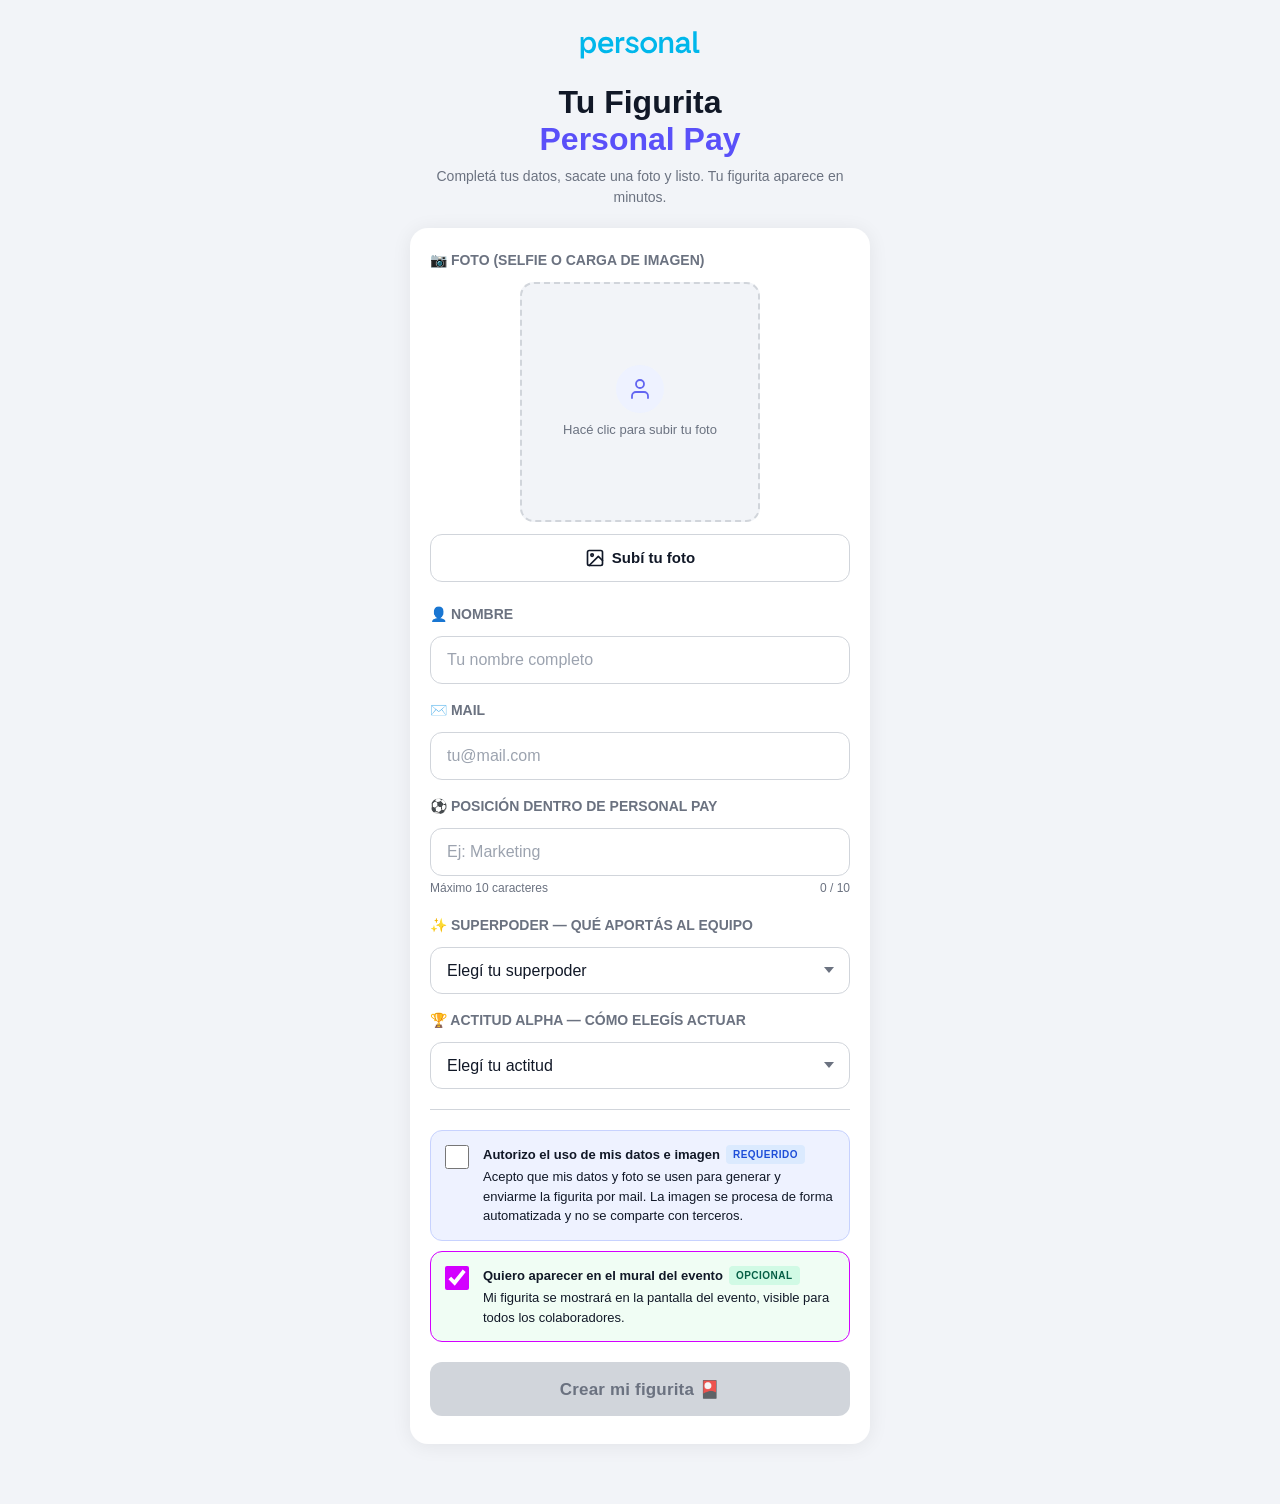
==== index.html @ 366b7d60 "all" ====
<!DOCTYPE html>
<html lang="es">

  <head>
    <meta charset="UTF-8" />
    <meta name="viewport" content="width=device-width, initial-scale=1.0" />
    <meta name="theme-color" content="#0062FF" />
    <meta name="apple-mobile-web-app-capable" content="yes" />
    <title>Mi Figurita Personal Pay</title>
    <link rel="icon" href="./favicon.png" sizes="32x32">
    <style>
      :root {
        --c-bg: #F2F4F8;
        --c-surface: #FFFFFF;
        --c-brand: #5a50f9;
        --c-brand-dk: #150958;
        --c-accent: #d300ff;
        --c-accent-dk: #69067d;
        --c-text: #111827;
        --c-muted: #6B7280;
        --c-border: #D1D5DB;
        --c-error: #DC2626;
        --c-error-bg: #FEF2F2;
        --radius: 18px;
        --radius-sm: 12px;
        --shadow: 0 2px 20px rgba(0, 0, 0, .07);
      }

      *,
      *::before,
      *::after {
        box-sizing: border-box;
        margin: 0;
        padding: 0;
      }

      html {
        scroll-behavior: smooth;
        -webkit-text-size-adjust: 100%;
      }

      body {
        font-family: -apple-system, BlinkMacSystemFont, 'Segoe UI', Roboto, sans-serif;
        background: var(--c-bg);
        color: var(--c-text);
        min-height: 100dvh;
        display: flex;
        flex-direction: column;
        align-items: center;
        padding: 20px 16px 60px;
        -webkit-font-smoothing: antialiased;
      }

      /* ─── HEADER ─────────────────────────────────────────── */
      .header {
        text-align: center;
        margin-bottom: 20px;
        width: 100%;
        max-width: 460px;
      }

      .header__eyebrow {
        font-size: 11px;
        font-weight: 700;
        letter-spacing: .14em;
        text-transform: uppercase;
        color: var(--c-brand);
        margin-bottom: 10px;
      }

      .header__title {
        font-size: clamp(24px, 7vw, 32px);
        font-weight: 800;
        line-height: 1.15;
      }

      .header__title mark {
        background: none;
        color: var(--c-brand);
      }

      .header__sub {
        margin-top: 8px;
        font-size: 14px;
        color: var(--c-muted);
        line-height: 1.5;
      }

      /* ─── CARD ───────────────────────────────────────────── */
      .card {
        background: var(--c-surface);
        border-radius: var(--radius);
        box-shadow: var(--shadow);
        padding: 24px 20px 28px;
        width: 100%;
        max-width: 460px;
      }

      /* ─── FOTO ───────────────────────────────────────────── */
      .foto-section {
        margin-bottom: 24px;
      }

      .foto-section__label {
        display: block;
        font-size: 14px;
        font-weight: 700;
        text-transform: uppercase;
        color: var(--c-muted);
        margin: 0 auto 14px;
      }

      .foto-preview {
        position: relative;
        width: 100%;
        max-width: 240px;
        margin: 0 auto 12px;
        aspect-ratio: 1 / 1;
        border-radius: 14px;
        overflow: hidden;
        background: var(--c-bg);
        border: 2px dashed var(--c-border);
      }

      .foto-preview.has-photo {
        border-style: solid;
        border-color: var(--c-accent);
      }

      .foto-preview__canvas {
        position: absolute;
        inset: 0;
        width: 100%;
        height: 100%;
        display: none;
      }

      .foto-preview.has-photo .foto-preview__canvas {
        display: block;
      }

      .foto-preview__empty {
        position: absolute;
        inset: 0;
        display: flex;
        flex-direction: column;
        align-items: center;
        justify-content: center;
        gap: 8px;
        padding: 16px;
        text-align: center;
        pointer-events: none;
      }

      .foto-preview.has-photo .foto-preview__empty {
        display: none;
      }

      .foto-preview__empty-icon {
        width: 48px;
        height: 48px;
        border-radius: 50%;
        background: #EEF2FF;
        display: flex;
        align-items: center;
        justify-content: center;
      }

      .foto-preview__empty-icon svg {
        width: 24px;
        height: 24px;
      }

      .foto-preview__empty-text {
        font-size: 13px;
        color: var(--c-muted);
        line-height: 1.4;
      }

      .foto-btns {
        display: grid;
        grid-template-columns: 1fr 1fr;
        gap: 8px;
      }

      .foto-btn {
        display: flex;
        align-items: center;
        justify-content: center;
        gap: 7px;
        min-height: 48px;
        padding: 12px 8px;
        border-radius: var(--radius-sm);
        border: 1.5px solid var(--c-border);
        background: var(--c-surface);
        font-size: 15px;
        font-weight: 600;
        color: var(--c-text);
        cursor: pointer;
        -webkit-tap-highlight-color: transparent;
        user-select: none;
        transition: background .12s, border-color .12s;
        font-family: inherit;
      }

      .foto-btn:active {
        background: #EEF2FF;
        border-color: var(--c-brand);
      }

      .foto-btn svg {
        width: 20px;
        height: 20px;
        flex-shrink: 0;
      }

      .foto-btn--change {
        grid-column: 1 / -1;
        border-color: var(--c-accent);
        color: #065F46;
        background: #F0FDF4;
        display: none;
      }

      .foto-preview.has-photo~.foto-btns .foto-btn--change {
        display: flex;
      }

      .foto-preview.has-photo~.foto-btns .foto-btn:not(.foto-btn--change) {
        font-size: 13px;
        min-height: 40px;
        padding: 9px 8px;
        color: var(--c-muted);
      }

      /* El botón de cámara se oculta en desktop via JS (clase desktop-mode) */
      .desktop-mode .foto-btn--mobile-only {
        display: none !important;
      }

      /* En desktop, la galería ocupa todo el ancho */
      .desktop-mode.foto-btns {
        grid-template-columns: 1fr;
      }

      .foto-error {
        display: none;
        margin-top: 8px;
        font-size: 13px;
        color: var(--c-error);
        font-weight: 500;
      }

      .foto-error.visible {
        display: block;
      }

      #inputCamera,
      #inputGallery {
        display: none;
      }

      /* ─── CAMPOS ─────────────────────────────────────────── */
      .field {
        margin-bottom: 16px;
      }

      .field__label {
        display: block;
        font-size: 14px;
        font-weight: 700;
        text-transform: uppercase;
        color: var(--c-muted);
        margin: 18px auto 14px;
      }

      .field__input,
      .field__select {
        width: 100%;
        font-size: 16px;
        padding: 14px 16px;
        border-radius: var(--radius-sm);
        border: 1.5px solid var(--c-border);
        background: var(--c-surface);
        color: var(--c-text);
        outline: none;
        -webkit-appearance: none;
        appearance: none;
        transition: border-color .15s;
        font-family: inherit;
      }

      .field__input:focus,
      .field__select:focus {
        border-color: var(--c-brand);
      }

      .field__input::placeholder {
        color: #9CA3AF;
      }

      .field__footer {
        display: flex;
        justify-content: space-between;
        align-items: baseline;
        margin-top: 5px;
        min-height: 18px;
      }

      .field__hint {
        font-size: 12px;
        color: var(--c-muted);
      }

      .field__counter {
        font-size: 12px;
        color: var(--c-muted);
        font-variant-numeric: tabular-nums;
      }

      .field__counter.near-limit {
        color: #D97706;
      }

      .field__counter.at-limit {
        color: var(--c-error);
      }

      .field__error {
        display: none;
        font-size: 12px;
        color: var(--c-error);
        font-weight: 500;
        margin-top: 5px;
      }

      .field.is-error .field__input,
      .field.is-error .field__select {
        border-color: var(--c-error);
        background: var(--c-error-bg);
      }

      .field.is-error .field__error {
        display: block;
      }

      .field__select-wrap {
        position: relative;
      }

      .field__select-wrap::after {
        content: '';
        position: absolute;
        right: 16px;
        top: 50%;
        transform: translateY(-50%);
        pointer-events: none;
        border-left: 5px solid transparent;
        border-right: 5px solid transparent;
        border-top: 6px solid var(--c-muted);
      }

      /* ─── DIVIDER ────────────────────────────────────────── */
      .divider {
        border: none;
        border-top: 1px solid var(--c-border);
        margin: 20px 0;
      }

      /* ─── CONSENTIMIENTO ─────────────────────────────────── */
      .consent-block {
        display: flex;
        gap: 14px;
        align-items: flex-start;
        padding: 14px;
        border-radius: var(--radius-sm);
        border: 1.5px solid var(--c-border);
        cursor: pointer;
        -webkit-tap-highlight-color: transparent;
        user-select: none;
        transition: border-color .15s, background .15s;
        margin-bottom: 10px;
      }

      .consent-block--required {
        background: #EEF2FF;
        border-color: #C7D2FE;
      }

      .consent-block.is-checked {
        border-color: var(--c-accent);
        background: #F0FDF4;
      }

      .consent-block.is-error {
        border-color: var(--c-error);
        background: var(--c-error-bg);
      }

      .consent-block input[type="checkbox"] {
        width: 24px;
        height: 24px;
        min-width: 24px;
        margin-top: 0;
        accent-color: var(--c-accent);
        cursor: pointer;
      }

      .consent-block__body {
        font-size: 13px;
        line-height: 1.5;
        color: var(--c-text);
      }

      .consent-block__title {
        display: flex;
        align-items: center;
        flex-wrap: wrap;
        gap: 6px;
        font-weight: 700;
        font-size: 13px;
        margin-bottom: 3px;
      }

      .badge {
        display: inline-block;
        font-size: 10px;
        font-weight: 700;
        letter-spacing: .05em;
        text-transform: uppercase;
        padding: 2px 7px;
        border-radius: 4px;
      }

      .badge--req {
        background: #DBEAFE;
        color: #1D4ED8;
      }

      .badge--opt {
        background: #D1FAE5;
        color: #065F46;
      }

      /* ─── SUBMIT ─────────────────────────────────────────── */
      .btn-submit {
        display: block;
        width: 100%;
        min-height: 54px;
        padding: 16px;
        margin-top: 20px;
        border-radius: var(--radius-sm);
        border: none;
        background: var(--c-brand);
        color: #fff;
        font-size: 17px;
        font-weight: 700;
        font-family: inherit;
        letter-spacing: .01em;
        cursor: pointer;
        -webkit-tap-highlight-color: transparent;
        transition: background .12s;
      }

      .btn-submit:active:not(:disabled) {
        background: var(--c-brand-dk);
      }

      .btn-submit:disabled {
        background: var(--c-border);
        color: var(--c-muted);
        cursor: not-allowed;
      }

      /* ─── PROGRESO ───────────────────────────────────────── */
      .progress {
        display: none;
        margin-top: 16px;
      }

      .progress.visible {
        display: block;
      }

      .progress__bar {
        width: 100%;
        height: 5px;
        border-radius: 3px;
        background: var(--c-bg);
        overflow: hidden;
        margin-bottom: 10px;
      }

      .progress__fill {
        height: 100%;
        width: 0%;
        border-radius: 3px;
        background: linear-gradient(90deg, var(--c-brand), var(--c-accent));
        transition: width .35s ease;
      }

      .progress__label {
        font-size: 14px;
        color: var(--c-muted);
        text-align: center;
      }

      /* ─── ERROR BANNER ───────────────────────────────────── */
      .error-banner {
        display: none;
        margin-top: 14px;
        padding: 14px 16px;
        border-radius: var(--radius-sm);
        border: 1.5px solid var(--c-error);
        background: var(--c-error-bg);
        font-size: 14px;
        color: var(--c-error);
        line-height: 1.5;
      }

      .error-banner.visible {
        display: block;
      }

      /* ─── PANTALLA DE ÉXITO ──────────────────────────────── */
      .success-screen {
        display: none;
        flex-direction: column;
        align-items: center;
        text-align: center;
        gap: 0;
      }

      .success-screen.visible {
        display: flex;
      }

      /* Spinner de espera */
      .waiting-block {
        padding: 24px 0 8px;
        width: 100%;
      }

      .waiting-block.hidden {
        display: none;
      }

      .spinner {
        width: 48px;
        height: 48px;
        border: 4px solid var(--c-border);
        border-top-color: var(--c-brand);
        border-radius: 50%;
        animation: spin .8s linear infinite;
        margin: 0 auto 16px;
      }

      @keyframes spin {
        to {
          transform: rotate(360deg);
        }
      }

      .waiting-title {
        font-size: 18px;
        font-weight: 700;
        margin-bottom: 6px;
      }

      .waiting-sub {
        font-size: 14px;
        color: var(--c-muted);
        line-height: 1.5;
      }

      .poll-dots {
        display: inline-flex;
        gap: 4px;
        margin-top: 16px;
      }

      .poll-dots span {
        width: 7px;
        height: 7px;
        border-radius: 50%;
        background: var(--c-border);
        animation: pulse 1.2s ease-in-out infinite;
      }

      .poll-dots span:nth-child(2) {
        animation-delay: .2s;
      }

      .poll-dots span:nth-child(3) {
        animation-delay: .4s;
      }

      @keyframes pulse {

        0%,
        100% {
          background: var(--c-border);
          transform: scale(1);
        }

        50% {
          background: var(--c-brand);
          transform: scale(1.3);
        }
      }

      /* Figurita lista */
      .figurita-block {
        width: 100%;
        padding-top: 8px;
      }

      .figurita-block.hidden {
        display: none;
      }

      .figurita-block__check {
        width: 64px;
        height: 64px;
        border-radius: 50%;
        background: var(--c-accent);
        display: flex;
        align-items: center;
        justify-content: center;
        margin: 0 auto 14px;
      }

      .figurita-block__check svg {
        width: 32px;
        height: 32px;
        fill: #fff;
      }

      .figurita-block__title {
        font-size: 22px;
        font-weight: 800;
        margin-bottom: 4px;
      }

      .figurita-block__sub {
        font-size: 14px;
        color: var(--c-muted);
        margin-bottom: 20px;
        line-height: 1.5;
      }

      /* Imagen de la figurita generada */
      .figurita-img-wrap {
        width: 100%;
        max-width: 420px;
        margin: 0 auto 24px;
        border-radius: 14px;
        overflow: hidden;
        box-shadow: 0 4px 24px rgba(0, 0, 0, .12);
        background: var(--c-bg);
        min-height: 200px;
        display: flex;
        align-items: center;
        justify-content: center;
      }

      .figurita-img {
        width: 100%;
        height: auto;
        display: block;
      }

      /* Botones de acción */
      .action-btns {
        display: flex;
        flex-direction: column;
        gap: 10px;
        width: 100%;
      }

      .action-btn {
        display: flex;
        align-items: center;
        justify-content: center;
        gap: 10px;
        min-height: 52px;
        padding: 14px 20px;
        border-radius: var(--radius-sm);
        border: none;
        font-size: 16px;
        font-weight: 700;
        font-family: inherit;
        cursor: pointer;
        text-decoration: none;
        -webkit-tap-highlight-color: transparent;
        transition: opacity .12s;
      }

      .action-btn:active {
        opacity: .85;
      }

      .action-btn svg {
        width: 22px;
        height: 22px;
        flex-shrink: 0;
      }

      .action-btn--download {
        background: var(--c-brand);
        color: #fff;
      }

      .action-btn--share {
        background: var(--c-accent);
        color: #fff;
      }

      .action-btn--again {
        background: var(--c-surface);
        color: var(--c-text);
        border: 1.5px solid var(--c-border);
      }

      .action-btn--whatsapp {
        background: #25D366;
        color: #fff;
      }

      .action-btn--mail {
        background: var(--c-surface);
        color: var(--c-text);
        border: 1.5px solid var(--c-border);
      }

      /* WhatsApp y Mail se ocultan por defecto; JS los muestra solo en desktop */
      .action-btn--whatsapp,
      .action-btn--mail {
        display: none;
      }

      /* Aviso de sobrescritura cuando el mail ya tiene figurita */
      .warn-banner {
        display: none;
        margin-top: 8px;
        padding: 12px 14px;
        border-radius: var(--radius-sm);
        border: 1.5px solid #F59E0B;
        background: #FFFBEB;
        font-size: 13px;
        color: #92400E;
        line-height: 1.5;
      }

      .warn-banner.visible {
        display: block;
      }

      .success-footer {
        margin-top: 20px;
        font-size: 12px;
        color: var(--c-muted);
        line-height: 1.5;
        padding-bottom: 4px;
      }

    </style>
  </head>

  <body>

    <header class="header">
      <img src="./personal-logo.svg" style="height: 50px; margin-bottom: 10px;">
      <h1 class="header__title">Tu Figurita<br><mark>Personal Pay</mark></h1>
      <p class="header__sub">Completá tus datos, sacate una foto y listo. Tu figurita aparece en minutos.</p>
    </header>

    <input type="file" id="inputCamera" accept="image/*" capture="user" />
    <input type="file" id="inputGallery" accept="image/*" />

    <div class="card" id="cardMain">

      <!-- ── FORMULARIO ──────────────────────────────────── -->
      <div id="screenForm">

        <!-- FOTO -->
        <div class="foto-section">
          <span class="foto-section__label">📷 Foto (selfie o carga de imagen)</span>
          <div class="foto-preview" id="fotoPreview">
            <canvas id="previewCanvas" class="foto-preview__canvas"></canvas>
            <div class="foto-preview__empty">
              <div class="foto-preview__empty-icon">
                <svg viewBox="0 0 24 24" fill="none" stroke="#6366F1" stroke-width="1.8" stroke-linecap="round"
                  stroke-linejoin="round">
                  <path d="M20 21v-2a4 4 0 0 0-4-4H8a4 4 0 0 0-4 4v2" />
                  <circle cx="12" cy="7" r="4" />
                </svg>
              </div>
              <p class="foto-preview__empty-text" id="fotoEmptyText">Usá los botones de abajo para agregar tu foto</p>
            </div>
          </div>

          <!-- Botones mobile: Cámara + Galería -->
          <div class="foto-btns" id="fotoBtns">
            <button type="button" class="foto-btn foto-btn--change" id="btnChange">
              <svg viewBox="0 0 24 24" fill="none" stroke="currentColor" stroke-width="2" stroke-linecap="round"
                stroke-linejoin="round">
                <path d="M21 15v4a2 2 0 0 1-2 2H5a2 2 0 0 1-2-2v-4" />
                <polyline points="17 8 12 3 7 8" />
                <line x1="12" y1="3" x2="12" y2="15" />
              </svg>
              Cambiar foto
            </button>
            <button type="button" class="foto-btn foto-btn--mobile-only" id="btnCamera">
              <svg viewBox="0 0 24 24" fill="none" stroke="currentColor" stroke-width="2" stroke-linecap="round"
                stroke-linejoin="round">
                <path d="M23 19a2 2 0 0 1-2 2H3a2 2 0 0 1-2-2V8a2 2 0 0 1 2-2h4l2-3h6l2 3h4a2 2 0 0 1 2 2z" />
                <circle cx="12" cy="13" r="4" />
              </svg>
              Cámara
            </button>
            <button type="button" class="foto-btn" id="btnGallery">
              <svg viewBox="0 0 24 24" fill="none" stroke="currentColor" stroke-width="2" stroke-linecap="round"
                stroke-linejoin="round">
                <rect x="3" y="3" width="18" height="18" rx="2" />
                <circle cx="8.5" cy="8.5" r="1.5" />
                <polyline points="21 15 16 10 5 21" />
              </svg>
              <span id="btnGalleryLabel">Galería</span>
            </button>
          </div>
          <p class="foto-error" id="fotoError">Necesitamos tu foto para crear la figurita.</p>
        </div>

        <!-- NOMBRE -->
        <div class="field" id="fieldNombre">
          <label class="field__label" for="inputNombre">👤 Nombre</label>
          <input class="field__input" type="text" id="inputNombre" placeholder="Tu nombre completo"
            autocomplete="given-name" autocorrect="off" autocapitalize="words" enterkeyhint="next" />
          <p class="field__error">Ingresá tu nombre.</p>
        </div>

        <!-- MAIL -->
        <div class="field" id="fieldMail">
          <label class="field__label" for="inputMail">✉️ Mail</label>
          <input class="field__input" type="email" id="inputMail" placeholder="tu@mail.com" autocomplete="email"
            autocorrect="off" autocapitalize="none" inputmode="email" enterkeyhint="next" />
          <p class="field__error">Ingresá un mail válido.</p>
          <div class="warn-banner" id="mailWarn">
            ⚠️ Este mail ya tiene una figurita creada. Si continuás, se reemplazará por la nueva.
          </div>
        </div>

        <!-- POSICIÓN (antes "Area") -->
        <div class="field" id="fieldArea">
          <label class="field__label" for="inputArea">⚽ Posición dentro de Personal Pay</label>
          <input class="field__input" type="text" id="inputArea" placeholder="Ej: Marketing" maxlength="10"
            autocorrect="off" autocapitalize="words" enterkeyhint="next" />
          <div class="field__footer">
            <span class="field__hint">Máximo 10 caracteres</span>
            <span class="field__counter" id="counterArea">0 / 10</span>
          </div>
          <p class="field__error">Ingresá tu posición (máximo 10 caracteres).</p>
        </div>

        <!-- SUPERPODER (desplegable) -->
        <div class="field" id="fieldSuperpoder">
          <label class="field__label" for="inputSuperpoder">✨ Superpoder — qué aportás al equipo</label>
          <div class="field__select-wrap">
            <select class="field__select" id="inputSuperpoder">
              <option value="" disabled selected>Elegí tu superpoder</option>
              <option value="Resolver desafíos">🧠 Resolver desafíos</option>
              <option value="Generar ideas">💡 Generar ideas</option>
              <option value="Conectar personas">🤝 Conectar personas</option>
              <option value="Organizar el juego">📅 Organizar el juego</option>
              <option value="Impulsar la acción">🚀 Impulsar la acción</option>
              <option value="Encontrar oportunidades">🎯 Encontrar oportunidades</option>
              <option value="Comunicar con claridad">📣 Comunicar con claridad</option>
              <option value="Ver lo que otros no ven">🔍 Ver lo que otros no ven</option>
              <option value="Simplificar lo complejo">⚙️ Simplificar lo complejo</option>
              <option value="Inspirar al equipo">🌟 Inspirar al equipo</option>
            </select>
          </div>
          <p class="field__error">Elegí tu superpoder.</p>
        </div>

        <!-- ACTITUD (desplegable) -->
        <div class="field" id="fieldActitud">
          <label class="field__label" for="inputActitud">🏆 Actitud Alpha — cómo elegís actuar</label>
          <div class="field__select-wrap">
            <select class="field__select" id="inputActitud">
              <option value="" disabled selected>Elegí tu actitud</option>
              <option value="Soy protagonista">💜 Soy protagonista</option>
              <option value="Somos clientes">🤝 Somos clientes</option>
              <option value="Hacemos equipo">👥 Hacemos equipo</option>
              <option value="Aprendo todos los días">🌱 Aprendo todos los días</option>
              <option value="Escucho para crecer">💬 Escucho para crecer</option>
              <option value="Voy por más">🎯 Voy por más</option>
              <option value="Me adapto al cambio">⚡ Me adapto al cambio</option>
              <option value="Actúo con confianza">❤️ Actúo con confianza</option>
              <option value="Busco mejorar continuamente">🔄 Busco mejorar continuamente</option>
            </select>
          </div>
          <p class="field__error">Elegí tu actitud.</p>
        </div>

        <hr class="divider" />

        <label class="consent-block consent-block--required" id="consentGen">
          <input type="checkbox" id="checkGen" />
          <div class="consent-block__body">
            <div class="consent-block__title">
              Autorizo el uso de mis datos e imagen
              <span class="badge badge--req">Requerido</span>
            </div>
            Acepto que mis datos y foto se usen para generar y enviarme la figurita por mail.
            La imagen se procesa de forma automatizada y no se comparte con terceros.
          </div>
        </label>

        <label class="consent-block is-checked" id="consentMural">
          <input type="checkbox" id="checkMural" checked />
          <div class="consent-block__body">
            <div class="consent-block__title">
              Quiero aparecer en el mural del evento
              <span class="badge badge--opt">Opcional</span>
            </div>
            Mi figurita se mostrará en la pantalla del evento, visible para todos los colaboradores.
          </div>
        </label>

        <div class="progress" id="progress">
          <div class="progress__bar">
            <div class="progress__fill" id="progressFill"></div>
          </div>
          <p class="progress__label" id="progressLabel">Preparando…</p>
        </div>

        <div class="error-banner" id="errorBanner"></div>

        <button type="button" class="btn-submit" id="btnSubmit" disabled>
          Crear mi figurita 🎴
        </button>
      </div>

      <!-- ── PANTALLA DE ÉXITO ────────────────────────────── -->
      <div class="success-screen" id="screenSuccess">

        <!-- Estado 1: esperando generación -->
        <div class="waiting-block" id="waitingBlock">
          <div class="spinner"></div>
          <p class="waiting-title">¡Recibimos tu figurita! 🎴</p>
          <p class="waiting-sub">
            Estamos generando tu figurita.<br>
            Aparece acá en unos segundos, ¡no cierres esta pantalla!
          </p>
          <div class="poll-dots">
            <span></span><span></span><span></span>
          </div>
        </div>

        <!-- Estado 2: figurita lista -->
        <div class="figurita-block hidden" id="figuritaBlock">
          <div class="figurita-block__check">
            <svg viewBox="0 0 24 24">
              <path d="M9 16.17L4.83 12l-1.42 1.41L9 19 21 7l-1.41-1.41z" />
            </svg>
          </div>
          <p class="figurita-block__title">¡Tu figurita está lista! 🎉</p>
          <p class="figurita-block__sub">
            También te la mandamos por mail para que la tengas siempre.
          </p>

          <div class="figurita-img-wrap">
            <img class="figurita-img" id="figuritaImg" src="" alt="Tu figurita Personal Pay" />
          </div>

          <div class="action-btns">
            <button type="button" class="action-btn action-btn--download" id="btnDownload">
              <svg viewBox="0 0 24 24" fill="none" stroke="currentColor" stroke-width="2.2" stroke-linecap="round"
                stroke-linejoin="round">
                <path d="M21 15v4a2 2 0 0 1-2 2H5a2 2 0 0 1-2-2v-4" />
                <polyline points="7 10 12 15 17 10" />
                <line x1="12" y1="15" x2="12" y2="3" />
              </svg>
              Descargar figurita
            </button>
            <button type="button" class="action-btn action-btn--share" id="btnShare">
              <svg viewBox="0 0 24 24" fill="none" stroke="currentColor" stroke-width="2.2" stroke-linecap="round"
                stroke-linejoin="round">
                <circle cx="18" cy="5" r="3" />
                <circle cx="6" cy="12" r="3" />
                <circle cx="18" cy="19" r="3" />
                <line x1="8.59" y1="13.51" x2="15.42" y2="17.49" />
                <line x1="15.41" y1="6.51" x2="8.59" y2="10.49" />
              </svg>
              Compartir figurita
            </button>
            <a class="action-btn action-btn--whatsapp" id="btnWhatsapp" href="#" target="_blank" rel="noopener">
              <svg viewBox="0 0 24 24" fill="currentColor">
                <path
                  d="M17.472 14.382c-.297-.149-1.758-.867-2.03-.967-.273-.099-.471-.148-.67.15-.197.297-.767.966-.94 1.164-.173.199-.347.223-.644.075-.297-.15-1.255-.463-2.39-1.475-.883-.788-1.48-1.761-1.653-2.059-.173-.297-.018-.458.13-.606.134-.133.298-.347.446-.52.149-.174.198-.298.298-.497.099-.198.05-.371-.025-.52-.075-.149-.669-1.612-.916-2.207-.242-.579-.487-.5-.669-.51-.173-.008-.371-.01-.57-.01-.198 0-.52.074-.792.372-.272.297-1.04 1.016-1.04 2.479 0 1.462 1.065 2.875 1.213 3.074.149.198 2.096 3.2 5.077 4.487.709.306 1.262.489 1.694.625.712.227 1.36.195 1.871.118.571-.085 1.758-.719 2.006-1.413.248-.694.248-1.289.173-1.413-.074-.124-.272-.198-.57-.347m-5.421 7.403h-.004a9.87 9.87 0 0 1-5.031-1.378l-.361-.214-3.741.982.998-3.648-.235-.374a9.86 9.86 0 0 1-1.51-5.26c.001-5.45 4.436-9.884 9.888-9.884 2.64 0 5.122 1.03 6.988 2.898a9.825 9.825 0 0 1 2.893 6.994c-.003 5.45-4.437 9.884-9.885 9.884m8.413-18.297A11.815 11.815 0 0 0 12.05 0C5.495 0 .16 5.335.157 11.892c0 2.096.547 4.142 1.588 5.945L.057 24l6.305-1.654a11.882 11.882 0 0 0 5.683 1.448h.005c6.554 0 11.89-5.335 11.893-11.893a11.821 11.821 0 0 0-3.48-8.413z" />
              </svg>
              Compartir por WhatsApp
            </a>
            <a class="action-btn action-btn--mail" id="btnMail" href="#">
              <svg viewBox="0 0 24 24" fill="none" stroke="currentColor" stroke-width="2" stroke-linecap="round"
                stroke-linejoin="round">
                <path d="M4 4h16c1.1 0 2 .9 2 2v12c0 1.1-.9 2-2 2H4c-1.1 0-2-.9-2-2V6c0-1.1.9-2 2-2z" />
                <polyline points="22,6 12,13 2,6" />
              </svg>
              Enviar por mail
            </a>
            <button type="button" class="action-btn action-btn--again" id="btnAgain">
              <svg viewBox="0 0 24 24" fill="none" stroke="currentColor" stroke-width="2.2" stroke-linecap="round"
                stroke-linejoin="round">
                <polyline points="23 4 23 10 17 10" />
                <path d="M20.49 15a9 9 0 1 1-2.12-9.36L23 10" />
              </svg>
              Crear otra figurita
            </button>
          </div>

          <p class="success-footer">
            También te llegará una copia a tu correo antes de que termine el día.
          </p>
        </div>

      </div><!-- /#screenSuccess -->

    </div><!-- /#cardMain -->

    <script>
      /* ── CONFIG ──────────────────────────────────────────────── */
      const BACKEND_URL = 'https://script.google.com/macros/s/AKfycbwb_blECxEBUJMKPtg1Oh82Zq3f-W1RBzpWKhOZaPq53uibZO55l4_CMMJMqu6irgvu/exec';
      const MAX_PHOTO_PX = 1200;
      const JPEG_QUALITY = 0.88;
      const FETCH_TIMEOUT = 60000;  // 60s — la generación sincrónica tarda más
      // Polling: intervalo entre consultas al backend (ms) y máximo de intentos
      const POLL_INTERVAL = 5000;
      const POLL_MAX = 36;   // 36 × 5s = 3 minutos máximo de espera

      /* ── STATE ───────────────────────────────────────────────── */
      let capturedBlob = null;
      let isSubmitting = false;
      let pollTimer = null;
      let pollCount = 0;
      let submittedMail = '';
      let figuritaFileBlob = null;
      let figuritaFileName = 'mi-figurita-personal-pay.png';

      /* ── REFS ────────────────────────────────────────────────── */
      const fotoPreview = document.getElementById('fotoPreview');
      const previewCanvas = document.getElementById('previewCanvas');
      const inputCamera = document.getElementById('inputCamera');
      const inputGallery = document.getElementById('inputGallery');
      const btnCamera = document.getElementById('btnCamera');
      const btnGallery = document.getElementById('btnGallery');
      const btnChange = document.getElementById('btnChange');
      const fotoError = document.getElementById('fotoError');
      const btnSubmit = document.getElementById('btnSubmit');
      const progress = document.getElementById('progress');
      const progressFill = document.getElementById('progressFill');
      const progressLabel = document.getElementById('progressLabel');
      const errorBanner = document.getElementById('errorBanner');
      const screenForm = document.getElementById('screenForm');
      const screenSuccess = document.getElementById('screenSuccess');
      const waitingBlock = document.getElementById('waitingBlock');
      const figuritaBlock = document.getElementById('figuritaBlock');
      const figuritaImg = document.getElementById('figuritaImg');
      const btnDownload = document.getElementById('btnDownload');
      const btnShare = document.getElementById('btnShare');
      const btnAgain = document.getElementById('btnAgain');
      const btnWhatsapp = document.getElementById('btnWhatsapp');
      const btnMail = document.getElementById('btnMail');
      const mailWarn = document.getElementById('mailWarn');

      // Detectar si es un dispositivo táctil/móvil con soporte real de compartir
      const esMobile = /Android|iPhone|iPad|iPod|Mobile/i.test(navigator.userAgent)
        && typeof navigator.share === 'function';

      // Detectar desktop para la sección de foto (independiente del share)
      const esDesktop = !/Android|iPhone|iPad|iPod|Mobile/i.test(navigator.userAgent);

      // Configurar foto según dispositivo
      if (esDesktop) {
        document.getElementById('fotoBtns').classList.add('desktop-mode');
        document.getElementById('fotoEmptyText').textContent = 'Hacé clic para subir tu foto';
        document.getElementById('btnGalleryLabel').textContent = 'Subí tu foto';
        // En desktop el tap en el preview también abre solo galería
      }

      /* ── FOTO: CAPTURA ───────────────────────────────────────── */
      btnCamera.addEventListener('click', () => inputCamera.click());
      btnGallery.addEventListener('click', () => inputGallery.click());
      btnChange.addEventListener('click', () => inputGallery.click());

      inputCamera.addEventListener('change', e => { handleFileInput(e.target.files[0]); inputCamera.value = ''; });
      inputGallery.addEventListener('change', e => { handleFileInput(e.target.files[0]); inputGallery.value = ''; });

      async function handleFileInput(file) {
        if (!file) return;
        fotoError.classList.remove('visible');
        fotoPreview.classList.remove('has-photo');
        capturedBlob = null;

        setProgress(0, 'Leyendo imagen…');
        progress.classList.add('visible');

        try {
          setProgress(10, 'Leyendo imagen…');

          // Leer orientación EXIF del archivo original (antes de cualquier decode)
          const exifOrientation = await getExifOrientation(file);

          // Decodificar imagen. Usamos un <img> + canvas en lugar de createImageBitmap
          // porque createImageBitmap tiene comportamiento inconsistente con EXIF en
          // iOS Safari, Chrome Android y Firefox — algunos corrigen automáticamente,
          // otros no, y la opción imageOrientation:'none' no está implementada en todos.
          // Con <img> el browser siempre entrega el pixel data SIN corregir EXIF,
          // y nosotros aplicamos la corrección manualmente de forma determinista.
          const dataUrl = await fileToDataUrl(file);
          const img = await loadImage(dataUrl);

          setProgress(50, 'Procesando foto…');

          // Determinar si el browser ya aplicó corrección EXIF automática al
          // renderizar el <img>. Esto ocurre en iOS Safari (siempre corrige) y
          // en algunos Chrome. La señal es: si EXIF dice que la foto está rotada
          // 90/270° (orientaciones 5-8), las dimensiones del <img> estarán
          // intercambiadas respecto al archivo original.
          // Si img.naturalWidth > img.naturalHeight pero EXIF dice portrait
          // (orientación 6 u 8), el browser YA corrigió → no aplicar transform.
          const browserCorrected = browserAlreadyFixed(img, exifOrientation);
          const effectiveOrientation = browserCorrected ? 1 : exifOrientation;

          capturedBlob = await drawToJpeg(img, effectiveOrientation);

          setProgress(90, 'Generando vista previa…');
          await drawSquarePreview(capturedBlob);

          fotoPreview.classList.add('has-photo');
          setProgress(100, '¡Foto lista!');
          setTimeout(() => progress.classList.remove('visible'), 700);

        } catch (err) {
          console.error('[handleFileInput]', err);
          progress.classList.remove('visible');
          capturedBlob = null;
          fotoPreview.classList.remove('has-photo');
          fotoError.textContent = 'No se pudo procesar esta foto. Intentá con otra.';
          fotoError.classList.add('visible');
        }
      }

      /**
       * Detecta si el browser ya corrigió la orientación EXIF al cargar la imagen.
       * Lógica: orientaciones 6 y 8 rotan 90/270° → intercambian ancho/alto.
       * Si el <img> muestra la imagen en el tamaño esperado POST-corrección,
       * el browser la corrigió solo.
       */
      function browserAlreadyFixed(img, orientation) {
        // Solo relevante para rotaciones de 90/270° (orientaciones 5,6,7,8)
        if (orientation < 5 || orientation > 8) return false;
        // En estas orientaciones, el tamaño corregido tiene ancho y alto intercambiados.
        // Si naturalWidth < naturalHeight, la imagen ya está en portrait (corregida).
        // Si naturalWidth > naturalHeight, aún está en landscape sin corregir.
        // Orientación 6 (rotación 90° CW): archivo en landscape, debe mostrarse portrait.
        // Si el browser ya corrigió: naturalWidth < naturalHeight.
        return img.naturalWidth < img.naturalHeight;
      }

      function fileToDataUrl(file) {
        return new Promise((resolve, reject) => {
          const reader = new FileReader();
          reader.onload = e => resolve(e.target.result);
          reader.onerror = () => reject(new Error('Error leyendo archivo'));
          reader.readAsDataURL(file);
        });
      }

      function loadImage(src) {
        return new Promise((resolve, reject) => {
          const img = new Image();
          img.onload = () => resolve(img);
          img.onerror = () => reject(new Error('Error cargando imagen'));
          img.src = src;
        });
      }

      async function drawSquarePreview(blob) {
        const url = URL.createObjectURL(blob);
        const img = await loadImage(url);
        URL.revokeObjectURL(url);
        const size = Math.min(img.naturalWidth, img.naturalHeight);
        const sx = (img.naturalWidth - size) / 2;
        const sy = (img.naturalHeight - size) / 2;
        const container = fotoPreview.getBoundingClientRect();
        const px = Math.round((container.width || 240) * devicePixelRatio);
        previewCanvas.width = px;
        previewCanvas.height = px;
        previewCanvas.style.width = '100%';
        previewCanvas.style.height = '100%';
        previewCanvas.getContext('2d').drawImage(img, sx, sy, size, size, 0, 0, px, px);
      }

      /* ── FOTO: EXIF ──────────────────────────────────────────── */
      function getExifOrientation(file) {
        return new Promise(resolve => {
          const reader = new FileReader();
          reader.onerror = () => resolve(1);
          reader.onload = ({ target: { result } }) => {
            const view = new DataView(result);
            if (view.getUint16(0, false) !== 0xFFD8) return resolve(1);
            let offset = 2;
            while (offset + 4 < view.byteLength) {
              const marker = view.getUint16(offset, false);
              offset += 2;
              if (marker === 0xFFE1) {
                if (view.getUint32(offset + 2, false) !== 0x45786966) return resolve(1);
                const little = view.getUint16(offset + 8, false) === 0x4949;
                const ifdOffset = offset + 8 + view.getUint32(offset + 12, little);
                const tags = view.getUint16(ifdOffset, little);
                for (let i = 0; i < tags; i++) {
                  const tagOffset = ifdOffset + 2 + i * 12;
                  if (tagOffset + 12 > view.byteLength) break;
                  if (view.getUint16(tagOffset, little) === 0x0112) {
                    return resolve(view.getUint16(tagOffset + 8, little));
                  }
                }
                return resolve(1);
              } else if ((marker & 0xFF00) !== 0xFF00) {
                break;
              } else if (offset + 2 <= view.byteLength) {
                offset += view.getUint16(offset, false);
              } else { break; }
            }
            resolve(1);
          };
          reader.readAsArrayBuffer(file.slice(0, 65536));
        });
      }

      /* ── FOTO: CONVERSIÓN JPEG + RECORTE CUADRADO ────────────── */
      // Devuelve un JPEG cuadrado (1:1) con la orientación EXIF corregida.
      // El recorte cuadrado centrado garantiza que la figurita nunca se deforme:
      // la forma de foto en la plantilla de Slides también es cuadrada.
      function drawToJpeg(img, orientation) {
        return new Promise((resolve, reject) => {
          // Paso 1: corregir orientación en un canvas intermedio
          const tmp = document.createElement('canvas');
          const tctx = tmp.getContext('2d');
          const w = img.naturalWidth;
          const h = img.naturalHeight;
          const swap = orientation >= 5 && orientation <= 8;

          let corrW = swap ? h : w;
          let corrH = swap ? w : h;

          tmp.width = corrW;
          tmp.height = corrH;

          tctx.save();
          switch (orientation) {
            case 2: tctx.transform(-1, 0, 0, 1, corrW, 0); break;
            case 3: tctx.transform(-1, 0, 0, -1, corrW, corrH); break;
            case 4: tctx.transform(1, 0, 0, -1, 0, corrH); break;
            case 5: tctx.transform(0, 1, 1, 0, 0, 0); break;
            case 6: tctx.transform(0, 1, -1, 0, corrH, 0); break;
            case 7: tctx.transform(0, -1, -1, 0, corrH, corrW); break;
            case 8: tctx.transform(0, -1, 1, 0, 0, corrW); break;
          }
          tctx.drawImage(img, 0, 0, swap ? corrH : corrW, swap ? corrW : corrH);
          tctx.restore();

          // Paso 2: recorte cuadrado centrado (object-fit: cover hacia 1:1)
          const lado = Math.min(corrW, corrH);
          const sx = (corrW - lado) / 2;
          const sy = (corrH - lado) / 2;
          const outLado = Math.min(lado, MAX_PHOTO_PX);

          const out = document.createElement('canvas');
          out.width = outLado;
          out.height = outLado;
          out.getContext('2d').drawImage(tmp, sx, sy, lado, lado, 0, 0, outLado, outLado);

          out.toBlob(
            blob => blob ? resolve(blob) : reject(new Error('canvas.toBlob devolvió null.')),
            'image/jpeg', JPEG_QUALITY
          );
        });
      }

      /* ── CONTADORES ──────────────────────────────────────────── */
      function setupCounter(inputId, counterId, max) {
        const input = document.getElementById(inputId);
        const counter = document.getElementById(counterId);
        const update = () => {
          const len = input.value.length;
          counter.textContent = `${len} / ${max}`;
          counter.className = 'field__counter' +
            (len >= max ? ' at-limit' :
              len >= max * 0.85 ? ' near-limit' : '');
        };
        input.addEventListener('input', update);
        update();
      }
      setupCounter('inputArea', 'counterArea', 10);
      // Superpoder y Actitud son selects — no necesitan contador

      /* ── CONSENTIMIENTOS ─────────────────────────────────────── */
      document.querySelectorAll('.consent-block input[type="checkbox"]').forEach(cb => {
        cb.addEventListener('change', () => {
          const block = cb.closest('.consent-block');
          block.classList.toggle('is-checked', cb.checked);
          if (cb.checked) block.classList.remove('is-error');
        });
      });

      // Habilitar/deshabilitar el botón según el consentimiento obligatorio
      document.getElementById('checkGen').addEventListener('change', function () {
        btnSubmit.disabled = !this.checked;
      });

      // Tap sobre el cuadro de foto (sin foto aún) → abre cámara directamente
      fotoPreview.addEventListener('click', () => {
        if (!fotoPreview.classList.contains('has-photo')) {
          inputCamera.click();
        }
      });

      /* ── VALIDACIÓN ──────────────────────────────────────────── */
      function validateForm() {
        let valid = true;
        let firstBad = null;

        if (!capturedBlob) {
          fotoError.textContent = 'Necesitamos tu foto para crear la figurita.';
          fotoError.classList.add('visible');
          if (!firstBad) firstBad = fotoError;
          valid = false;
        } else {
          fotoError.classList.remove('visible');
        }

        const rules = [
          { wrapId: 'fieldNombre', inputId: 'inputNombre', test: v => v.trim().length >= 2 },
          { wrapId: 'fieldMail', inputId: 'inputMail', test: v => /^[^\s@]+@[^\s@]+\.[^\s@]+$/.test(v.trim()) },
          { wrapId: 'fieldArea', inputId: 'inputArea', test: v => v.trim().length >= 1 && v.trim().length <= 10 },
          { wrapId: 'fieldSuperpoder', inputId: 'inputSuperpoder', test: v => v !== '' },
          { wrapId: 'fieldActitud', inputId: 'inputActitud', test: v => v !== '' },
        ];

        rules.forEach(({ wrapId, inputId, test }) => {
          const wrap = document.getElementById(wrapId);
          const val = document.getElementById(inputId).value;
          if (!test(val)) {
            wrap.classList.add('is-error');
            if (!firstBad) firstBad = wrap;
            valid = false;
          } else {
            wrap.classList.remove('is-error');
          }
        });

        const genBlock = document.getElementById('consentGen');
        if (!document.getElementById('checkGen').checked) {
          genBlock.classList.add('is-error');
          if (!firstBad) firstBad = genBlock;
          valid = false;
        } else {
          genBlock.classList.remove('is-error');
        }

        if (firstBad) firstBad.scrollIntoView({ behavior: 'smooth', block: 'center' });
        return valid;
      }

      ['fieldNombre', 'fieldMail', 'fieldArea', 'fieldSuperpoder', 'fieldActitud'].forEach(id => {
        const wrap = document.getElementById(id);
        const input = wrap.querySelector('input, select');
        input.addEventListener('input', () => wrap.classList.remove('is-error'));
        input.addEventListener('change', () => wrap.classList.remove('is-error'));
      });

      /* ── SUBMIT ──────────────────────────────────────────────── */
      btnSubmit.addEventListener('click', async () => {
        if (isSubmitting) return;
        errorBanner.classList.remove('visible');
        if (!validateForm()) return;

        isSubmitting = true;
        btnSubmit.disabled = true; // ya estaba disabled si llegó hasta acá con checkGen checked

        setProgress(0, 'Preparando foto…');
        progress.classList.add('visible');

        try {
          setProgress(15, 'Preparando foto…');
          const base64 = await blobToBase64(capturedBlob);

          setProgress(40, 'Enviando datos…');
          submittedMail = document.getElementById('inputMail').value.trim().toLowerCase();

          const payload = {
            nombre: document.getElementById('inputNombre').value.trim(),
            mail: submittedMail,
            area: document.getElementById('inputArea').value,
            superpoder: document.getElementById('inputSuperpoder').value.trim(),
            actitud: document.getElementById('inputActitud').value.trim(),
            fotoBase64: base64,
            consentimientoMural: document.getElementById('checkMural').checked,
          };

          setProgress(65, 'Registrando inscripción…');

          const controller = new AbortController();
          const timeoutId = setTimeout(() => controller.abort(), FETCH_TIMEOUT);
          let response;
          try {
            response = await fetch(BACKEND_URL, {
              method: 'POST',
              headers: { 'Content-Type': 'text/plain' },
              body: JSON.stringify(payload),
              signal: controller.signal,
            });
          } finally {
            clearTimeout(timeoutId);
          }

          setProgress(80, 'Generando tu figurita…');

          if (!response.ok) throw new Error(`server_${response.status}`);
          const result = await response.json();

          if (result.status === 'error') {
            throw new Error(result.message || 'server_error');
          }

          setProgress(100, '¡Listo!');

          setTimeout(() => {
            progress.classList.remove('visible');
            screenForm.style.display = 'none';
            screenSuccess.classList.add('visible');
            window.scrollTo({ top: 0, behavior: 'smooth' });

            if (result.status === 'ready' && result.url) {
              // Figurita generada al instante — mostrarla directo
              showFigurita(result.url, result.base64);
            } else {
              // Generación diferida — esperar con polling
              startPolling();
            }
          }, 400);

        } catch (err) {
          console.error('[submit]', err);
          progress.classList.remove('visible');
          btnSubmit.disabled = false;
          isSubmitting = false;

          let msg = 'Hubo un problema al enviar. Por favor intentá de nuevo.';
          if (err.name === 'AbortError') {
            msg = 'La conexión tardó demasiado. Revisá tu señal e intentá de nuevo.';
          } else if (!navigator.onLine) {
            msg = 'No hay conexión a internet. Reconectate e intentá de nuevo.';
          } else if (err.message && (err.message.startsWith('DEBUG') || err.message.startsWith('Validación'))) {
            // Mostrar el mensaje real del backend para diagnóstico
            msg = err.message;
          } else if (err.message && err.message.startsWith('server_')) {
            msg = 'El servidor no está disponible. Intentá en unos segundos.';
          } else {
            msg += '\n\nSi el error persiste, avisá a un organizador del evento.';
          }
          errorBanner.textContent = msg;
          errorBanner.classList.add('visible');
          errorBanner.scrollIntoView({ behavior: 'smooth', block: 'center' });
        }
      });

      /* ── POLLING ─────────────────────────────────────────────── */
      function startPolling() {
        pollCount = 0;
        waitingBlock.classList.remove('hidden');
        figuritaBlock.classList.add('hidden');
        pollTimer = setInterval(checkFigurita, POLL_INTERVAL);
      }

      async function checkFigurita() {
        pollCount++;

        if (pollCount > POLL_MAX) {
          clearInterval(pollTimer);
          // Tiempo agotado: mostrar éxito genérico sin imagen
          showSuccessGenerico();
          return;
        }

        try {
          const url = `${BACKEND_URL}?action=check&mail=${encodeURIComponent(submittedMail)}`;
          const response = await fetch(url, { method: 'GET' });
          if (!response.ok) return; // error transitorio, reintentar

          const data = await response.json();

          if (data.status === 'ready' && data.url) {
            clearInterval(pollTimer);
            showFigurita(data.url);
          }
          // si status === 'pending', seguir esperando

        } catch (_) {
          // Error de red transitorio — seguir intentando
        }
      }

      function showFigurita(url, base64) {
        // Mostrar la imagen en pantalla
        figuritaImg.src = url;

        // Si vino el base64 (generación instantánea), construir el blob desde ahí
        // — evita problemas de CORS al descargar desde Drive.
        if (base64) {
          try {
            const bytes = atob(base64);
            const arr = new Uint8Array(bytes.length);
            for (let i = 0; i < bytes.length; i++) arr[i] = bytes.charCodeAt(i);
            figuritaFileBlob = new Blob([arr], { type: 'image/png' });
          } catch (_) {
            figuritaFileBlob = null;
          }
        } else {
          // Vino del polling sin base64 — intentar precargar desde la URL directa
          const idMatch = url.match(/[?&]id=([a-zA-Z0-9_-]+)/);
          const fileId = idMatch ? idMatch[1] : '';
          const dl = fileId ? `https://drive.google.com/uc?export=download&id=${fileId}` : url;
          btnDownload.dataset.url = dl;
          fetch(dl).then(r => r.ok ? r.blob() : Promise.reject())
            .then(b => { figuritaFileBlob = b; })
            .catch(() => { figuritaFileBlob = null; });
        }

        btnShare.dataset.url = url;

        // Mostrar los botones según el dispositivo
        if (esMobile) {
          // Mobile: botón Compartir nativo (con imagen adjunta)
          btnShare.style.display = 'flex';
          btnWhatsapp.style.display = 'none';
          btnMail.style.display = 'none';
        } else {
          // Desktop: WhatsApp y Mail por link (Web Share no funciona bien)
          btnShare.style.display = 'none';
          btnWhatsapp.style.display = 'flex';
          btnMail.style.display = 'flex';

          const texto = '¡Mirá mi figurita de Personal Pay! 🎴 ' + url;
          btnWhatsapp.href = `https://wa.me/?text=${encodeURIComponent(texto)}`;

          const asunto = encodeURIComponent('Mi figurita de Personal Pay 🎴');
          const cuerpo = encodeURIComponent('¡Hola! Te comparto mi figurita de Personal Pay:\n\n' + url);
          btnMail.href = `mailto:?subject=${asunto}&body=${cuerpo}`;
        }

        waitingBlock.classList.add('hidden');
        figuritaBlock.classList.remove('hidden');
        window.scrollTo({ top: 0, behavior: 'smooth' });
      }

      /* ── DESCARGAR ───────────────────────────────────────────── */
      btnDownload.addEventListener('click', async () => {
        if (figuritaFileBlob) {
          // Descargar el blob precargado
          const a = document.createElement('a');
          a.href = URL.createObjectURL(figuritaFileBlob);
          a.download = figuritaFileName;
          document.body.appendChild(a);
          a.click();
          document.body.removeChild(a);
          URL.revokeObjectURL(a.href);
        } else {
          // Fallback: abrir el link directo en nueva pestaña
          window.open(btnDownload.dataset.url, '_blank');
        }
      });

      /* ── COMPARTIR (Web Share API con imagen adjunta) ────────── */
      btnShare.addEventListener('click', async () => {
        const texto = '¡Mirá mi figurita de Personal Pay! 🎴';

        // Si tenemos el blob y el navegador soporta compartir archivos
        if (figuritaFileBlob && navigator.canShare) {
          const file = new File([figuritaFileBlob], figuritaFileName, { type: 'image/png' });
          if (navigator.canShare({ files: [file] })) {
            try {
              await navigator.share({
                files: [file],
                title: 'Mi figurita Personal Pay',
                text: texto,
              });
              return;
            } catch (err) {
              // El usuario canceló o falló — no hacer nada
              if (err.name === 'AbortError') return;
            }
          }
        }

        // Fallback: compartir solo texto + link si no se puede adjuntar archivo
        if (navigator.share) {
          try {
            await navigator.share({ title: 'Mi figurita Personal Pay', text: texto, url: btnShare.dataset.url });
            return;
          } catch (err) {
            if (err.name === 'AbortError') return;
          }
        }

        // Último fallback (desktop sin Web Share): abrir WhatsApp web con el link
        const wa = encodeURIComponent(texto + ' ' + btnShare.dataset.url);
        window.open(`https://wa.me/?text=${wa}`, '_blank');
      });

      /* ── CREAR OTRA FIGURITA ─────────────────────────────────── */
      btnAgain.addEventListener('click', () => {
        // Resetear todo el formulario
        capturedBlob = null;
        figuritaFileBlob = null;
        isSubmitting = false;
        submittedMail = '';
        if (pollTimer) clearInterval(pollTimer);

        // Limpiar campos
        document.getElementById('inputNombre').value = '';
        document.getElementById('inputMail').value = '';
        document.getElementById('inputArea').value = '';
        document.getElementById('inputSuperpoder').value = '';
        document.getElementById('inputActitud').value = '';
        document.getElementById('checkGen').checked = false;
        document.getElementById('checkMural').checked = true;
        document.querySelectorAll('.consent-block').forEach(b => b.classList.remove('is-checked'));
        // El mural vuelve a quedar tildado por defecto
        document.getElementById('consentMural').classList.add('is-checked');

        // Resetear foto
        fotoPreview.classList.remove('has-photo');
        fotoError.classList.remove('visible');
        mailWarn.classList.remove('visible');

        // Resetear contadores
        const counterArea = document.getElementById('counterArea');
        if (counterArea) counterArea.textContent = '0 / 10';

        // Resetear botón
        btnSubmit.disabled = true;
        btnSubmit.textContent = 'Crear mi figurita 🎴';

        // Volver al formulario
        screenSuccess.classList.remove('visible');
        figuritaBlock.classList.add('hidden');
        waitingBlock.classList.remove('hidden');
        screenForm.style.display = 'block';
        window.scrollTo({ top: 0, behavior: 'smooth' });
      });

      /* ── VERIFICAR MAIL EXISTENTE (advertencia sobrescritura) ── */
      let mailCheckTimer = null;
      document.getElementById('inputMail').addEventListener('input', function () {
        clearTimeout(mailCheckTimer);
        const mail = this.value.trim().toLowerCase();
        mailWarn.classList.remove('visible');
        if (!/^[^\s@]+@[^\s@]+\.[^\s@]+$/.test(mail)) return;

        // Esperar 600ms tras dejar de escribir antes de consultar
        mailCheckTimer = setTimeout(async () => {
          try {
            const r = await fetch(`${BACKEND_URL}?action=exists&mail=${encodeURIComponent(mail)}`);
            const data = await r.json();
            if (data.exists) {
              mailWarn.classList.add('visible');
            }
          } catch (_) { /* silencioso */ }
        }, 600);
      });

      function showSuccessGenerico() {
        // Si el polling agotó el tiempo, mostrar éxito sin imagen
        // La figurita igual llega por mail
        waitingBlock.innerHTML = `
        <div class="figurita-block__check" style="margin:0 auto 16px">
          <svg viewBox="0 0 24 24" fill="white" width="32" height="32">
            <path d="M9 16.17L4.83 12l-1.42 1.41L9 19 21 7l-1.41-1.41z"/>
          </svg>
        </div>
        <p class="waiting-title">¡Ya estás en la baraja! 🎉</p>
        <p class="waiting-sub">
          Tu figurita está siendo procesada.<br>
          La vas a recibir en tu correo antes de que termine el día.
        </p>
      `;
      }

      /* ── HELPERS ─────────────────────────────────────────────── */
      function setProgress(pct, label) {
        progressFill.style.width = pct + '%';
        progressLabel.textContent = label;
      }

      function blobToBase64(blob) {
        return new Promise((resolve, reject) => {
          const reader = new FileReader();
          reader.onload = () => resolve(reader.result.split(',')[1]);
          reader.onerror = () => reject(new Error('No se pudo leer el archivo.'));
          reader.readAsDataURL(blob);
        });
      }
    </script>

  </body>

</html>
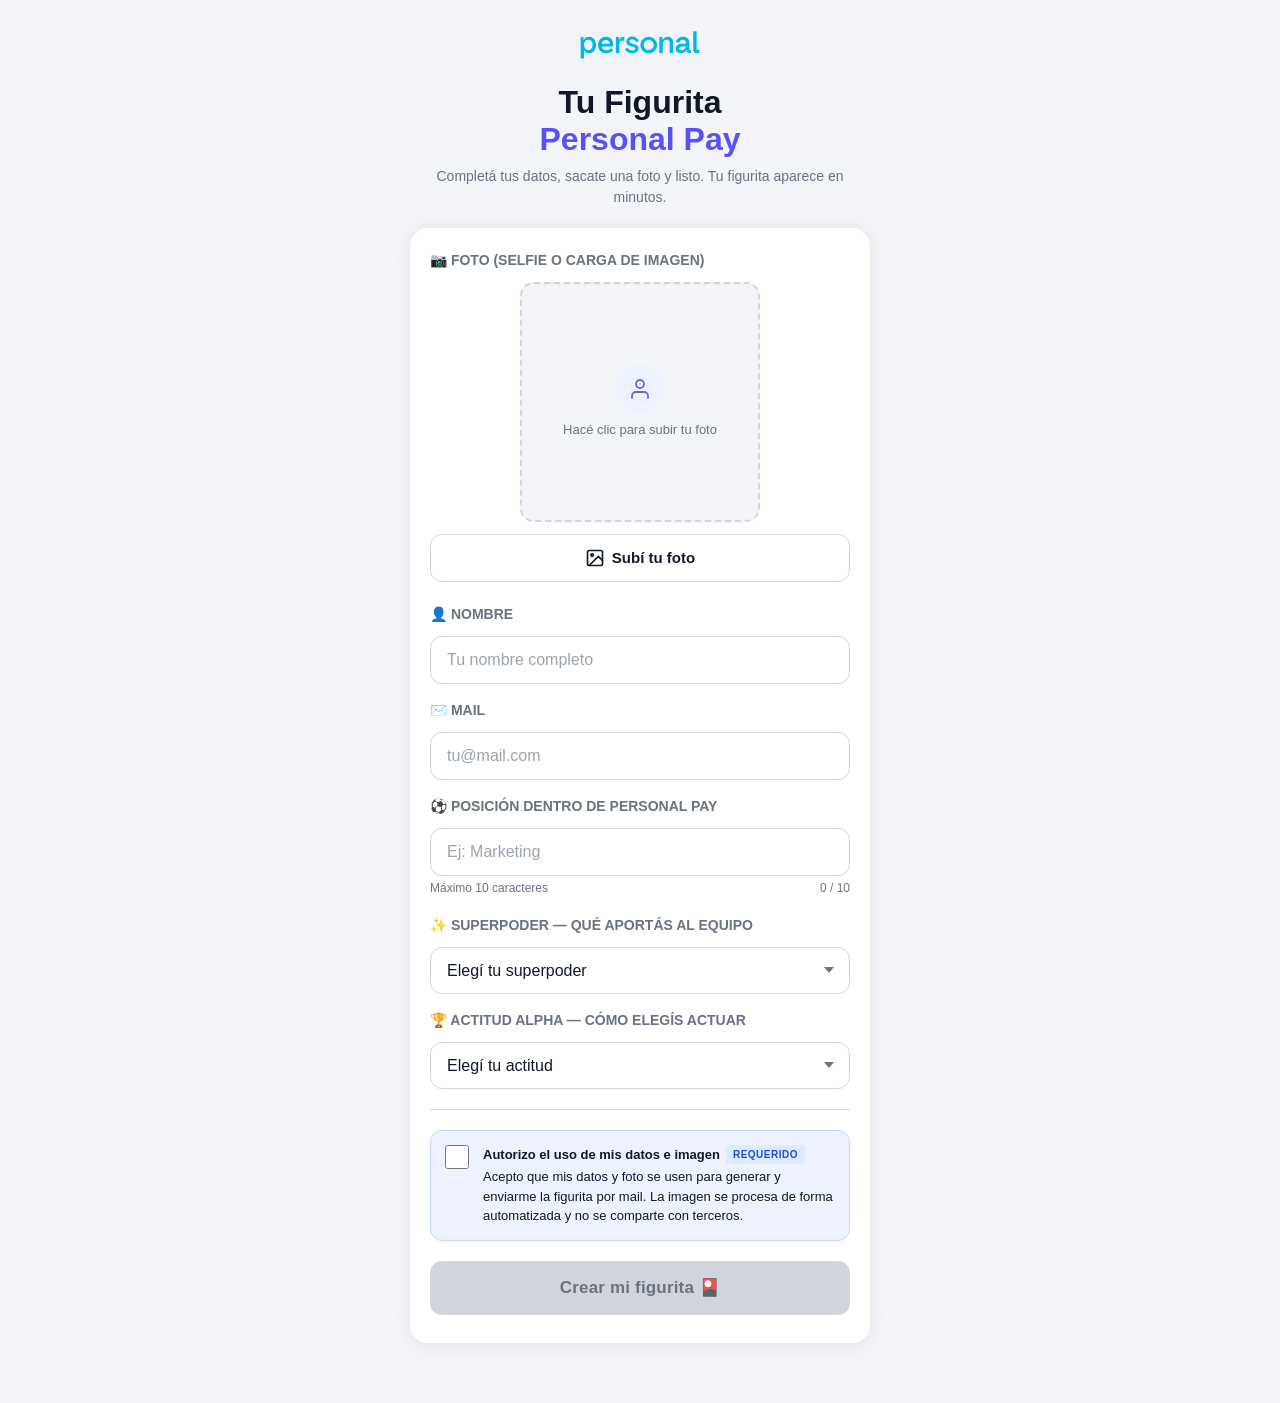
==== commit f94963a3: "all" ====
--- a/index.html
+++ b/index.html
@@ -7,770 +7,15 @@
     <meta name="theme-color" content="#0062FF" />
     <meta name="apple-mobile-web-app-capable" content="yes" />
     <title>Mi Figurita Personal Pay</title>
-    <link rel="icon" href="./favicon.png" sizes="32x32">
-    <style>
-      :root {
-        --c-bg: #F2F4F8;
-        --c-surface: #FFFFFF;
-        --c-brand: #5a50f9;
-        --c-brand-dk: #150958;
-        --c-accent: #d300ff;
-        --c-accent-dk: #69067d;
-        --c-text: #111827;
-        --c-muted: #6B7280;
-        --c-border: #D1D5DB;
-        --c-error: #DC2626;
-        --c-error-bg: #FEF2F2;
-        --radius: 18px;
-        --radius-sm: 12px;
-        --shadow: 0 2px 20px rgba(0, 0, 0, .07);
-      }
-
-      *,
-      *::before,
-      *::after {
-        box-sizing: border-box;
-        margin: 0;
-        padding: 0;
-      }
-
-      html {
-        scroll-behavior: smooth;
-        -webkit-text-size-adjust: 100%;
-      }
-
-      body {
-        font-family: -apple-system, BlinkMacSystemFont, 'Segoe UI', Roboto, sans-serif;
-        background: var(--c-bg);
-        color: var(--c-text);
-        min-height: 100dvh;
-        display: flex;
-        flex-direction: column;
-        align-items: center;
-        padding: 20px 16px 60px;
-        -webkit-font-smoothing: antialiased;
-      }
-
-      /* ─── HEADER ─────────────────────────────────────────── */
-      .header {
-        text-align: center;
-        margin-bottom: 20px;
-        width: 100%;
-        max-width: 460px;
-      }
-
-      .header__eyebrow {
-        font-size: 11px;
-        font-weight: 700;
-        letter-spacing: .14em;
-        text-transform: uppercase;
-        color: var(--c-brand);
-        margin-bottom: 10px;
-      }
-
-      .header__title {
-        font-size: clamp(24px, 7vw, 32px);
-        font-weight: 800;
-        line-height: 1.15;
-      }
-
-      .header__title mark {
-        background: none;
-        color: var(--c-brand);
-      }
-
-      .header__sub {
-        margin-top: 8px;
-        font-size: 14px;
-        color: var(--c-muted);
-        line-height: 1.5;
-      }
-
-      /* ─── CARD ───────────────────────────────────────────── */
-      .card {
-        background: var(--c-surface);
-        border-radius: var(--radius);
-        box-shadow: var(--shadow);
-        padding: 24px 20px 28px;
-        width: 100%;
-        max-width: 460px;
-      }
-
-      /* ─── FOTO ───────────────────────────────────────────── */
-      .foto-section {
-        margin-bottom: 24px;
-      }
-
-      .foto-section__label {
-        display: block;
-        font-size: 14px;
-        font-weight: 700;
-        text-transform: uppercase;
-        color: var(--c-muted);
-        margin: 0 auto 14px;
-      }
-
-      .foto-preview {
-        position: relative;
-        width: 100%;
-        max-width: 240px;
-        margin: 0 auto 12px;
-        aspect-ratio: 1 / 1;
-        border-radius: 14px;
-        overflow: hidden;
-        background: var(--c-bg);
-        border: 2px dashed var(--c-border);
-      }
-
-      .foto-preview.has-photo {
-        border-style: solid;
-        border-color: var(--c-accent);
-      }
-
-      .foto-preview__canvas {
-        position: absolute;
-        inset: 0;
-        width: 100%;
-        height: 100%;
-        display: none;
-      }
-
-      .foto-preview.has-photo .foto-preview__canvas {
-        display: block;
-      }
-
-      .foto-preview__empty {
-        position: absolute;
-        inset: 0;
-        display: flex;
-        flex-direction: column;
-        align-items: center;
-        justify-content: center;
-        gap: 8px;
-        padding: 16px;
-        text-align: center;
-        pointer-events: none;
-      }
-
-      .foto-preview.has-photo .foto-preview__empty {
-        display: none;
-      }
-
-      .foto-preview__empty-icon {
-        width: 48px;
-        height: 48px;
-        border-radius: 50%;
-        background: #EEF2FF;
-        display: flex;
-        align-items: center;
-        justify-content: center;
-      }
-
-      .foto-preview__empty-icon svg {
-        width: 24px;
-        height: 24px;
-      }
-
-      .foto-preview__empty-text {
-        font-size: 13px;
-        color: var(--c-muted);
-        line-height: 1.4;
-      }
-
-      .foto-btns {
-        display: grid;
-        grid-template-columns: 1fr 1fr;
-        gap: 8px;
-      }
-
-      .foto-btn {
-        display: flex;
-        align-items: center;
-        justify-content: center;
-        gap: 7px;
-        min-height: 48px;
-        padding: 12px 8px;
-        border-radius: var(--radius-sm);
-        border: 1.5px solid var(--c-border);
-        background: var(--c-surface);
-        font-size: 15px;
-        font-weight: 600;
-        color: var(--c-text);
-        cursor: pointer;
-        -webkit-tap-highlight-color: transparent;
-        user-select: none;
-        transition: background .12s, border-color .12s;
-        font-family: inherit;
-      }
-
-      .foto-btn:active {
-        background: #EEF2FF;
-        border-color: var(--c-brand);
-      }
-
-      .foto-btn svg {
-        width: 20px;
-        height: 20px;
-        flex-shrink: 0;
-      }
-
-      .foto-btn--change {
-        grid-column: 1 / -1;
-        border-color: var(--c-accent);
-        color: #065F46;
-        background: #F0FDF4;
-        display: none;
-      }
-
-      .foto-preview.has-photo~.foto-btns .foto-btn--change {
-        display: flex;
-      }
-
-      .foto-preview.has-photo~.foto-btns .foto-btn:not(.foto-btn--change) {
-        font-size: 13px;
-        min-height: 40px;
-        padding: 9px 8px;
-        color: var(--c-muted);
-      }
-
-      /* El botón de cámara se oculta en desktop via JS (clase desktop-mode) */
-      .desktop-mode .foto-btn--mobile-only {
-        display: none !important;
-      }
-
-      /* En desktop, la galería ocupa todo el ancho */
-      .desktop-mode.foto-btns {
-        grid-template-columns: 1fr;
-      }
-
-      .foto-error {
-        display: none;
-        margin-top: 8px;
-        font-size: 13px;
-        color: var(--c-error);
-        font-weight: 500;
-      }
-
-      .foto-error.visible {
-        display: block;
-      }
-
-      #inputCamera,
-      #inputGallery {
-        display: none;
-      }
-
-      /* ─── CAMPOS ─────────────────────────────────────────── */
-      .field {
-        margin-bottom: 16px;
-      }
-
-      .field__label {
-        display: block;
-        font-size: 14px;
-        font-weight: 700;
-        text-transform: uppercase;
-        color: var(--c-muted);
-        margin: 18px auto 14px;
-      }
-
-      .field__input,
-      .field__select {
-        width: 100%;
-        font-size: 16px;
-        padding: 14px 16px;
-        border-radius: var(--radius-sm);
-        border: 1.5px solid var(--c-border);
-        background: var(--c-surface);
-        color: var(--c-text);
-        outline: none;
-        -webkit-appearance: none;
-        appearance: none;
-        transition: border-color .15s;
-        font-family: inherit;
-      }
-
-      .field__input:focus,
-      .field__select:focus {
-        border-color: var(--c-brand);
-      }
-
-      .field__input::placeholder {
-        color: #9CA3AF;
-      }
-
-      .field__footer {
-        display: flex;
-        justify-content: space-between;
-        align-items: baseline;
-        margin-top: 5px;
-        min-height: 18px;
-      }
-
-      .field__hint {
-        font-size: 12px;
-        color: var(--c-muted);
-      }
-
-      .field__counter {
-        font-size: 12px;
-        color: var(--c-muted);
-        font-variant-numeric: tabular-nums;
-      }
-
-      .field__counter.near-limit {
-        color: #D97706;
-      }
-
-      .field__counter.at-limit {
-        color: var(--c-error);
-      }
-
-      .field__error {
-        display: none;
-        font-size: 12px;
-        color: var(--c-error);
-        font-weight: 500;
-        margin-top: 5px;
-      }
-
-      .field.is-error .field__input,
-      .field.is-error .field__select {
-        border-color: var(--c-error);
-        background: var(--c-error-bg);
-      }
-
-      .field.is-error .field__error {
-        display: block;
-      }
-
-      .field__select-wrap {
-        position: relative;
-      }
-
-      .field__select-wrap::after {
-        content: '';
-        position: absolute;
-        right: 16px;
-        top: 50%;
-        transform: translateY(-50%);
-        pointer-events: none;
-        border-left: 5px solid transparent;
-        border-right: 5px solid transparent;
-        border-top: 6px solid var(--c-muted);
-      }
-
-      /* ─── DIVIDER ────────────────────────────────────────── */
-      .divider {
-        border: none;
-        border-top: 1px solid var(--c-border);
-        margin: 20px 0;
-      }
-
-      /* ─── CONSENTIMIENTO ─────────────────────────────────── */
-      .consent-block {
-        display: flex;
-        gap: 14px;
-        align-items: flex-start;
-        padding: 14px;
-        border-radius: var(--radius-sm);
-        border: 1.5px solid var(--c-border);
-        cursor: pointer;
-        -webkit-tap-highlight-color: transparent;
-        user-select: none;
-        transition: border-color .15s, background .15s;
-        margin-bottom: 10px;
-      }
-
-      .consent-block--required {
-        background: #EEF2FF;
-        border-color: #C7D2FE;
-      }
-
-      .consent-block.is-checked {
-        border-color: var(--c-accent);
-        background: #F0FDF4;
-      }
-
-      .consent-block.is-error {
-        border-color: var(--c-error);
-        background: var(--c-error-bg);
-      }
-
-      .consent-block input[type="checkbox"] {
-        width: 24px;
-        height: 24px;
-        min-width: 24px;
-        margin-top: 0;
-        accent-color: var(--c-accent);
-        cursor: pointer;
-      }
-
-      .consent-block__body {
-        font-size: 13px;
-        line-height: 1.5;
-        color: var(--c-text);
-      }
-
-      .consent-block__title {
-        display: flex;
-        align-items: center;
-        flex-wrap: wrap;
-        gap: 6px;
-        font-weight: 700;
-        font-size: 13px;
-        margin-bottom: 3px;
-      }
-
-      .badge {
-        display: inline-block;
-        font-size: 10px;
-        font-weight: 700;
-        letter-spacing: .05em;
-        text-transform: uppercase;
-        padding: 2px 7px;
-        border-radius: 4px;
-      }
-
-      .badge--req {
-        background: #DBEAFE;
-        color: #1D4ED8;
-      }
-
-      .badge--opt {
-        background: #D1FAE5;
-        color: #065F46;
-      }
-
-      /* ─── SUBMIT ─────────────────────────────────────────── */
-      .btn-submit {
-        display: block;
-        width: 100%;
-        min-height: 54px;
-        padding: 16px;
-        margin-top: 20px;
-        border-radius: var(--radius-sm);
-        border: none;
-        background: var(--c-brand);
-        color: #fff;
-        font-size: 17px;
-        font-weight: 700;
-        font-family: inherit;
-        letter-spacing: .01em;
-        cursor: pointer;
-        -webkit-tap-highlight-color: transparent;
-        transition: background .12s;
-      }
-
-      .btn-submit:active:not(:disabled) {
-        background: var(--c-brand-dk);
-      }
-
-      .btn-submit:disabled {
-        background: var(--c-border);
-        color: var(--c-muted);
-        cursor: not-allowed;
-      }
-
-      /* ─── PROGRESO ───────────────────────────────────────── */
-      .progress {
-        display: none;
-        margin-top: 16px;
-      }
-
-      .progress.visible {
-        display: block;
-      }
-
-      .progress__bar {
-        width: 100%;
-        height: 5px;
-        border-radius: 3px;
-        background: var(--c-bg);
-        overflow: hidden;
-        margin-bottom: 10px;
-      }
-
-      .progress__fill {
-        height: 100%;
-        width: 0%;
-        border-radius: 3px;
-        background: linear-gradient(90deg, var(--c-brand), var(--c-accent));
-        transition: width .35s ease;
-      }
-
-      .progress__label {
-        font-size: 14px;
-        color: var(--c-muted);
-        text-align: center;
-      }
-
-      /* ─── ERROR BANNER ───────────────────────────────────── */
-      .error-banner {
-        display: none;
-        margin-top: 14px;
-        padding: 14px 16px;
-        border-radius: var(--radius-sm);
-        border: 1.5px solid var(--c-error);
-        background: var(--c-error-bg);
-        font-size: 14px;
-        color: var(--c-error);
-        line-height: 1.5;
-      }
-
-      .error-banner.visible {
-        display: block;
-      }
-
-      /* ─── PANTALLA DE ÉXITO ──────────────────────────────── */
-      .success-screen {
-        display: none;
-        flex-direction: column;
-        align-items: center;
-        text-align: center;
-        gap: 0;
-      }
-
-      .success-screen.visible {
-        display: flex;
-      }
-
-      /* Spinner de espera */
-      .waiting-block {
-        padding: 24px 0 8px;
-        width: 100%;
-      }
-
-      .waiting-block.hidden {
-        display: none;
-      }
-
-      .spinner {
-        width: 48px;
-        height: 48px;
-        border: 4px solid var(--c-border);
-        border-top-color: var(--c-brand);
-        border-radius: 50%;
-        animation: spin .8s linear infinite;
-        margin: 0 auto 16px;
-      }
-
-      @keyframes spin {
-        to {
-          transform: rotate(360deg);
-        }
-      }
-
-      .waiting-title {
-        font-size: 18px;
-        font-weight: 700;
-        margin-bottom: 6px;
-      }
-
-      .waiting-sub {
-        font-size: 14px;
-        color: var(--c-muted);
-        line-height: 1.5;
-      }
-
-      .poll-dots {
-        display: inline-flex;
-        gap: 4px;
-        margin-top: 16px;
-      }
-
-      .poll-dots span {
-        width: 7px;
-        height: 7px;
-        border-radius: 50%;
-        background: var(--c-border);
-        animation: pulse 1.2s ease-in-out infinite;
-      }
-
-      .poll-dots span:nth-child(2) {
-        animation-delay: .2s;
-      }
-
-      .poll-dots span:nth-child(3) {
-        animation-delay: .4s;
-      }
-
-      @keyframes pulse {
-
-        0%,
-        100% {
-          background: var(--c-border);
-          transform: scale(1);
-        }
-
-        50% {
-          background: var(--c-brand);
-          transform: scale(1.3);
-        }
-      }
-
-      /* Figurita lista */
-      .figurita-block {
-        width: 100%;
-        padding-top: 8px;
-      }
-
-      .figurita-block.hidden {
-        display: none;
-      }
-
-      .figurita-block__check {
-        width: 64px;
-        height: 64px;
-        border-radius: 50%;
-        background: var(--c-accent);
-        display: flex;
-        align-items: center;
-        justify-content: center;
-        margin: 0 auto 14px;
-      }
-
-      .figurita-block__check svg {
-        width: 32px;
-        height: 32px;
-        fill: #fff;
-      }
-
-      .figurita-block__title {
-        font-size: 22px;
-        font-weight: 800;
-        margin-bottom: 4px;
-      }
-
-      .figurita-block__sub {
-        font-size: 14px;
-        color: var(--c-muted);
-        margin-bottom: 20px;
-        line-height: 1.5;
-      }
-
-      /* Imagen de la figurita generada */
-      .figurita-img-wrap {
-        width: 100%;
-        max-width: 420px;
-        margin: 0 auto 24px;
-        border-radius: 14px;
-        overflow: hidden;
-        box-shadow: 0 4px 24px rgba(0, 0, 0, .12);
-        background: var(--c-bg);
-        min-height: 200px;
-        display: flex;
-        align-items: center;
-        justify-content: center;
-      }
-
-      .figurita-img {
-        width: 100%;
-        height: auto;
-        display: block;
-      }
-
-      /* Botones de acción */
-      .action-btns {
-        display: flex;
-        flex-direction: column;
-        gap: 10px;
-        width: 100%;
-      }
-
-      .action-btn {
-        display: flex;
-        align-items: center;
-        justify-content: center;
-        gap: 10px;
-        min-height: 52px;
-        padding: 14px 20px;
-        border-radius: var(--radius-sm);
-        border: none;
-        font-size: 16px;
-        font-weight: 700;
-        font-family: inherit;
-        cursor: pointer;
-        text-decoration: none;
-        -webkit-tap-highlight-color: transparent;
-        transition: opacity .12s;
-      }
-
-      .action-btn:active {
-        opacity: .85;
-      }
-
-      .action-btn svg {
-        width: 22px;
-        height: 22px;
-        flex-shrink: 0;
-      }
-
-      .action-btn--download {
-        background: var(--c-brand);
-        color: #fff;
-      }
-
-      .action-btn--share {
-        background: var(--c-accent);
-        color: #fff;
-      }
-
-      .action-btn--again {
-        background: var(--c-surface);
-        color: var(--c-text);
-        border: 1.5px solid var(--c-border);
-      }
-
-      .action-btn--whatsapp {
-        background: #25D366;
-        color: #fff;
-      }
-
-      .action-btn--mail {
-        background: var(--c-surface);
-        color: var(--c-text);
-        border: 1.5px solid var(--c-border);
-      }
-
-      /* WhatsApp y Mail se ocultan por defecto; JS los muestra solo en desktop */
-      .action-btn--whatsapp,
-      .action-btn--mail {
-        display: none;
-      }
-
-      /* Aviso de sobrescritura cuando el mail ya tiene figurita */
-      .warn-banner {
-        display: none;
-        margin-top: 8px;
-        padding: 12px 14px;
-        border-radius: var(--radius-sm);
-        border: 1.5px solid #F59E0B;
-        background: #FFFBEB;
-        font-size: 13px;
-        color: #92400E;
-        line-height: 1.5;
-      }
-
-      .warn-banner.visible {
-        display: block;
-      }
-
-      .success-footer {
-        margin-top: 20px;
-        font-size: 12px;
-        color: var(--c-muted);
-        line-height: 1.5;
-        padding-bottom: 4px;
-      }
-
-    </style>
+    <link rel="icon" href="../img/favicon.png" sizes="32x32">
+    <meta name="robots" content="noindex">
+    <link rel="stylesheet" href="../css/styles.css">
   </head>
 
-  <body>
+  <body class="page-figurita">
 
     <header class="header">
-      <img src="./personal-logo.svg" style="height: 50px; margin-bottom: 10px;">
+      <img src="../img/personal-logo.svg" class="header__logo">
       <h1 class="header__title">Tu Figurita<br><mark>Personal Pay</mark></h1>
       <p class="header__sub">Completá tus datos, sacate una foto y listo. Tu figurita aparece en minutos.</p>
     </header>
@@ -918,7 +163,7 @@
           </div>
         </label>
 
-        <label class="consent-block is-checked" id="consentMural">
+        <!-- <label class="consent-block is-checked" id="consentMural">
           <input type="checkbox" id="checkMural" checked />
           <div class="consent-block__body">
             <div class="consent-block__title">
@@ -927,7 +172,7 @@
             </div>
             Mi figurita se mostrará en la pantalla del evento, visible para todos los colaboradores.
           </div>
-        </label>
+        </label> -->
 
         <div class="progress" id="progress">
           <div class="progress__bar">
@@ -1688,7 +933,7 @@
         // Si el polling agotó el tiempo, mostrar éxito sin imagen
         // La figurita igual llega por mail
         waitingBlock.innerHTML = `
-        <div class="figurita-block__check" style="margin:0 auto 16px">
+        <div class="figurita-block__check figurita-block__check--inline">
           <svg viewBox="0 0 24 24" fill="white" width="32" height="32">
             <path d="M9 16.17L4.83 12l-1.42 1.41L9 19 21 7l-1.41-1.41z"/>
           </svg>
--- a/css/styles.css
+++ b/css/styles.css
@@ -0,0 +1,1410 @@
+/* styles.css — CSS unificado para los 3 HTML */
+
+:root {
+  --c-bg: #F2F4F8;
+  --c-surface: #FFFFFF;
+  --c-brand: #5a50f9;
+  --c-brand-dk: #150958;
+  --c-accent: #d300ff;
+  --c-accent-dk: #69067d;
+  --c-text: #111827;
+  --c-muted: #6B7280;
+  --c-border: #D1D5DB;
+  --c-error: #DC2626;
+  --c-error-bg: #FEF2F2;
+  --c-warn: #D97706;
+  --c-warn-bg: #FFFBEB;
+  --c-warn-br: #F59E0B;
+  --radius: 18px;
+  --radius-sm: 12px;
+  --shadow: 0 2px 20px rgba(0, 0, 0, .07);
+}
+
+*,
+*::before,
+*::after {
+  box-sizing: border-box;
+  margin: 0;
+  padding: 0;
+}
+
+html {
+  scroll-behavior: smooth;
+  -webkit-text-size-adjust: 100%;
+}
+
+body {
+  font-family: -apple-system, BlinkMacSystemFont, 'Segoe UI', Roboto, sans-serif;
+  background: var(--c-bg);
+  color: var(--c-text);
+  min-height: 100vh;
+  display: flex;
+  flex-direction: column;
+  align-items: center;
+  padding: 40px 16px 60px;
+  -webkit-font-smoothing: antialiased;
+}
+
+.header__logo {
+  height: 50px;
+  margin-bottom: 10px;
+}
+
+
+/* =========================================================
+   Página: page-figurita
+   Origen: index(4).html
+   ========================================================= */
+
+body.page-figurita {
+        font-family: -apple-system, BlinkMacSystemFont, 'Segoe UI', Roboto, sans-serif;
+        background: var(--c-bg);
+        color: var(--c-text);
+        min-height: 100dvh;
+        display: flex;
+        flex-direction: column;
+        align-items: center;
+        padding: 20px 16px 60px;
+        -webkit-font-smoothing: antialiased;
+      }
+
+/* ─── HEADER ─────────────────────────────────────────── */
+body.page-figurita .header {
+        text-align: center;
+        margin-bottom: 20px;
+        width: 100%;
+        max-width: 460px;
+      }
+
+body.page-figurita .header__eyebrow {
+        font-size: 11px;
+        font-weight: 700;
+        letter-spacing: .14em;
+        text-transform: uppercase;
+        color: var(--c-brand);
+        margin-bottom: 10px;
+      }
+
+body.page-figurita .header__title {
+        font-size: clamp(24px, 7vw, 32px);
+        font-weight: 800;
+        line-height: 1.15;
+      }
+
+body.page-figurita .header__title mark {
+        background: none;
+        color: var(--c-brand);
+      }
+
+body.page-figurita .header__sub {
+        margin-top: 8px;
+        font-size: 14px;
+        color: var(--c-muted);
+        line-height: 1.5;
+      }
+
+/* ─── CARD ───────────────────────────────────────────── */
+body.page-figurita .card {
+        background: var(--c-surface);
+        border-radius: var(--radius);
+        box-shadow: var(--shadow);
+        padding: 24px 20px 28px;
+        width: 100%;
+        max-width: 460px;
+      }
+
+/* ─── FOTO ───────────────────────────────────────────── */
+body.page-figurita .foto-section {
+        margin-bottom: 24px;
+      }
+
+body.page-figurita .foto-section__label {
+        display: block;
+        font-size: 14px;
+        font-weight: 700;
+        text-transform: uppercase;
+        color: var(--c-muted);
+        margin: 0 auto 14px;
+      }
+
+body.page-figurita .foto-preview {
+        position: relative;
+        width: 100%;
+        max-width: 240px;
+        margin: 0 auto 12px;
+        aspect-ratio: 1 / 1;
+        border-radius: 14px;
+        overflow: hidden;
+        background: var(--c-bg);
+        border: 2px dashed var(--c-border);
+      }
+
+body.page-figurita .foto-preview.has-photo {
+        border-style: solid;
+        border-color: var(--c-accent);
+      }
+
+body.page-figurita .foto-preview__canvas {
+        position: absolute;
+        inset: 0;
+        width: 100%;
+        height: 100%;
+        display: none;
+      }
+
+body.page-figurita .foto-preview.has-photo .foto-preview__canvas {
+        display: block;
+      }
+
+body.page-figurita .foto-preview__empty {
+        position: absolute;
+        inset: 0;
+        display: flex;
+        flex-direction: column;
+        align-items: center;
+        justify-content: center;
+        gap: 8px;
+        padding: 16px;
+        text-align: center;
+        pointer-events: none;
+      }
+
+body.page-figurita .foto-preview.has-photo .foto-preview__empty {
+        display: none;
+      }
+
+body.page-figurita .foto-preview__empty-icon {
+        width: 48px;
+        height: 48px;
+        border-radius: 50%;
+        background: #EEF2FF;
+        display: flex;
+        align-items: center;
+        justify-content: center;
+      }
+
+body.page-figurita .foto-preview__empty-icon svg {
+        width: 24px;
+        height: 24px;
+      }
+
+body.page-figurita .foto-preview__empty-text {
+        font-size: 13px;
+        color: var(--c-muted);
+        line-height: 1.4;
+      }
+
+body.page-figurita .foto-btns {
+        display: grid;
+        grid-template-columns: 1fr 1fr;
+        gap: 8px;
+      }
+
+body.page-figurita .foto-btn {
+        display: flex;
+        align-items: center;
+        justify-content: center;
+        gap: 7px;
+        min-height: 48px;
+        padding: 12px 8px;
+        border-radius: var(--radius-sm);
+        border: 1.5px solid var(--c-border);
+        background: var(--c-surface);
+        font-size: 15px;
+        font-weight: 600;
+        color: var(--c-text);
+        cursor: pointer;
+        -webkit-tap-highlight-color: transparent;
+        user-select: none;
+        transition: background .12s, border-color .12s;
+        font-family: inherit;
+      }
+
+body.page-figurita .foto-btn:active {
+        background: #EEF2FF;
+        border-color: var(--c-brand);
+      }
+
+body.page-figurita .foto-btn svg {
+        width: 20px;
+        height: 20px;
+        flex-shrink: 0;
+      }
+
+body.page-figurita .foto-btn--change {
+        grid-column: 1 / -1;
+        border-color: var(--c-accent);
+        color: #065F46;
+        background: #F0FDF4;
+        display: none;
+      }
+
+body.page-figurita .foto-preview.has-photo~.foto-btns .foto-btn--change {
+        display: flex;
+      }
+
+body.page-figurita .foto-preview.has-photo~.foto-btns .foto-btn:not(.foto-btn--change) {
+        font-size: 13px;
+        min-height: 40px;
+        padding: 9px 8px;
+        color: var(--c-muted);
+      }
+
+/* El botón de cámara se oculta en desktop via JS (clase desktop-mode) */
+body.page-figurita .desktop-mode .foto-btn--mobile-only {
+        display: none !important;
+      }
+
+/* En desktop, la galería ocupa todo el ancho */
+body.page-figurita .desktop-mode.foto-btns {
+        grid-template-columns: 1fr;
+      }
+
+body.page-figurita .foto-error {
+        display: none;
+        margin-top: 8px;
+        font-size: 13px;
+        color: var(--c-error);
+        font-weight: 500;
+      }
+
+body.page-figurita .foto-error.visible {
+        display: block;
+      }
+
+body.page-figurita #inputCamera,
+body.page-figurita #inputGallery {
+        display: none;
+      }
+
+/* ─── CAMPOS ─────────────────────────────────────────── */
+body.page-figurita .field {
+        margin-bottom: 16px;
+      }
+
+body.page-figurita .field__label {
+        display: block;
+        font-size: 14px;
+        font-weight: 700;
+        text-transform: uppercase;
+        color: var(--c-muted);
+        margin: 18px auto 14px;
+      }
+
+body.page-figurita .field__input,
+body.page-figurita .field__select {
+        width: 100%;
+        font-size: 16px;
+        padding: 14px 16px;
+        border-radius: var(--radius-sm);
+        border: 1.5px solid var(--c-border);
+        background: var(--c-surface);
+        color: var(--c-text);
+        outline: none;
+        -webkit-appearance: none;
+        appearance: none;
+        transition: border-color .15s;
+        font-family: inherit;
+      }
+
+body.page-figurita .field__input:focus,
+body.page-figurita .field__select:focus {
+        border-color: var(--c-brand);
+      }
+
+body.page-figurita .field__input::placeholder {
+        color: #9CA3AF;
+      }
+
+body.page-figurita .field__footer {
+        display: flex;
+        justify-content: space-between;
+        align-items: baseline;
+        margin-top: 5px;
+        min-height: 18px;
+      }
+
+body.page-figurita .field__hint {
+        font-size: 12px;
+        color: var(--c-muted);
+      }
+
+body.page-figurita .field__counter {
+        font-size: 12px;
+        color: var(--c-muted);
+        font-variant-numeric: tabular-nums;
+      }
+
+body.page-figurita .field__counter.near-limit {
+        color: #D97706;
+      }
+
+body.page-figurita .field__counter.at-limit {
+        color: var(--c-error);
+      }
+
+body.page-figurita .field__error {
+        display: none;
+        font-size: 12px;
+        color: var(--c-error);
+        font-weight: 500;
+        margin-top: 5px;
+      }
+
+body.page-figurita .field.is-error .field__input,
+body.page-figurita .field.is-error .field__select {
+        border-color: var(--c-error);
+        background: var(--c-error-bg);
+      }
+
+body.page-figurita .field.is-error .field__error {
+        display: block;
+      }
+
+body.page-figurita .field__select-wrap {
+        position: relative;
+      }
+
+body.page-figurita .field__select-wrap::after {
+        content: '';
+        position: absolute;
+        right: 16px;
+        top: 50%;
+        transform: translateY(-50%);
+        pointer-events: none;
+        border-left: 5px solid transparent;
+        border-right: 5px solid transparent;
+        border-top: 6px solid var(--c-muted);
+      }
+
+/* ─── DIVIDER ────────────────────────────────────────── */
+body.page-figurita .divider {
+        border: none;
+        border-top: 1px solid var(--c-border);
+        margin: 20px 0;
+      }
+
+/* ─── CONSENTIMIENTO ─────────────────────────────────── */
+body.page-figurita .consent-block {
+        display: flex;
+        gap: 14px;
+        align-items: flex-start;
+        padding: 14px;
+        border-radius: var(--radius-sm);
+        border: 1.5px solid var(--c-border);
+        cursor: pointer;
+        -webkit-tap-highlight-color: transparent;
+        user-select: none;
+        transition: border-color .15s, background .15s;
+        margin-bottom: 10px;
+      }
+
+body.page-figurita .consent-block--required {
+        background: #EEF2FF;
+        border-color: #C7D2FE;
+      }
+
+body.page-figurita .consent-block.is-checked {
+        border-color: var(--c-accent);
+        background: #F0FDF4;
+      }
+
+body.page-figurita .consent-block.is-error {
+        border-color: var(--c-error);
+        background: var(--c-error-bg);
+      }
+
+body.page-figurita .consent-block input[type="checkbox"] {
+        width: 24px;
+        height: 24px;
+        min-width: 24px;
+        margin-top: 0;
+        accent-color: var(--c-accent);
+        cursor: pointer;
+      }
+
+body.page-figurita .consent-block__body {
+        font-size: 13px;
+        line-height: 1.5;
+        color: var(--c-text);
+      }
+
+body.page-figurita .consent-block__title {
+        display: flex;
+        align-items: center;
+        flex-wrap: wrap;
+        gap: 6px;
+        font-weight: 700;
+        font-size: 13px;
+        margin-bottom: 3px;
+      }
+
+body.page-figurita .badge {
+        display: inline-block;
+        font-size: 10px;
+        font-weight: 700;
+        letter-spacing: .05em;
+        text-transform: uppercase;
+        padding: 2px 7px;
+        border-radius: 4px;
+      }
+
+body.page-figurita .badge--req {
+        background: #DBEAFE;
+        color: #1D4ED8;
+      }
+
+body.page-figurita .badge--opt {
+        background: #D1FAE5;
+        color: #065F46;
+      }
+
+/* ─── SUBMIT ─────────────────────────────────────────── */
+body.page-figurita .btn-submit {
+        display: block;
+        width: 100%;
+        min-height: 54px;
+        padding: 16px;
+        margin-top: 20px;
+        border-radius: var(--radius-sm);
+        border: none;
+        background: var(--c-brand);
+        color: #fff;
+        font-size: 17px;
+        font-weight: 700;
+        font-family: inherit;
+        letter-spacing: .01em;
+        cursor: pointer;
+        -webkit-tap-highlight-color: transparent;
+        transition: background .12s;
+      }
+
+body.page-figurita .btn-submit:active:not(:disabled) {
+        background: var(--c-brand-dk);
+      }
+
+body.page-figurita .btn-submit:disabled {
+        background: var(--c-border);
+        color: var(--c-muted);
+        cursor: not-allowed;
+      }
+
+/* ─── PROGRESO ───────────────────────────────────────── */
+body.page-figurita .progress {
+        display: none;
+        margin-top: 16px;
+      }
+
+body.page-figurita .progress.visible {
+        display: block;
+      }
+
+body.page-figurita .progress__bar {
+        width: 100%;
+        height: 5px;
+        border-radius: 3px;
+        background: var(--c-bg);
+        overflow: hidden;
+        margin-bottom: 10px;
+      }
+
+body.page-figurita .progress__fill {
+        height: 100%;
+        width: 0%;
+        border-radius: 3px;
+        background: linear-gradient(90deg, var(--c-brand), var(--c-accent));
+        transition: width .35s ease;
+      }
+
+body.page-figurita .progress__label {
+        font-size: 14px;
+        color: var(--c-muted);
+        text-align: center;
+      }
+
+/* ─── ERROR BANNER ───────────────────────────────────── */
+body.page-figurita .error-banner {
+        display: none;
+        margin-top: 14px;
+        padding: 14px 16px;
+        border-radius: var(--radius-sm);
+        border: 1.5px solid var(--c-error);
+        background: var(--c-error-bg);
+        font-size: 14px;
+        color: var(--c-error);
+        line-height: 1.5;
+      }
+
+body.page-figurita .error-banner.visible {
+        display: block;
+      }
+
+/* ─── PANTALLA DE ÉXITO ──────────────────────────────── */
+body.page-figurita .success-screen {
+        display: none;
+        flex-direction: column;
+        align-items: center;
+        text-align: center;
+        gap: 0;
+      }
+
+body.page-figurita .success-screen.visible {
+        display: flex;
+      }
+
+/* Spinner de espera */
+body.page-figurita .waiting-block {
+        padding: 24px 0 8px;
+        width: 100%;
+      }
+
+body.page-figurita .waiting-block.hidden {
+        display: none;
+      }
+
+body.page-figurita .spinner {
+        width: 48px;
+        height: 48px;
+        border: 4px solid var(--c-border);
+        border-top-color: var(--c-brand);
+        border-radius: 50%;
+        animation: spin .8s linear infinite;
+        margin: 0 auto 16px;
+      }
+
+@keyframes spin {
+        to {
+          transform: rotate(360deg);
+        }
+      }
+
+body.page-figurita .waiting-title {
+        font-size: 18px;
+        font-weight: 700;
+        margin-bottom: 6px;
+      }
+
+body.page-figurita .waiting-sub {
+        font-size: 14px;
+        color: var(--c-muted);
+        line-height: 1.5;
+      }
+
+body.page-figurita .poll-dots {
+        display: inline-flex;
+        gap: 4px;
+        margin-top: 16px;
+      }
+
+body.page-figurita .poll-dots span {
+        width: 7px;
+        height: 7px;
+        border-radius: 50%;
+        background: var(--c-border);
+        animation: pulse 1.2s ease-in-out infinite;
+      }
+
+body.page-figurita .poll-dots span:nth-child(2) {
+        animation-delay: .2s;
+      }
+
+body.page-figurita .poll-dots span:nth-child(3) {
+        animation-delay: .4s;
+      }
+
+@keyframes pulse {
+
+        0%,
+        100% {
+          background: var(--c-border);
+          transform: scale(1);
+        }
+
+        50% {
+          background: var(--c-brand);
+          transform: scale(1.3);
+        }
+      }
+
+/* Figurita lista */
+body.page-figurita .figurita-block {
+        width: 100%;
+        padding-top: 8px;
+      }
+
+body.page-figurita .figurita-block.hidden {
+        display: none;
+      }
+
+body.page-figurita .figurita-block__check {
+        width: 64px;
+        height: 64px;
+        border-radius: 50%;
+        background: var(--c-accent);
+        display: flex;
+        align-items: center;
+        justify-content: center;
+        margin: 0 auto 14px;
+      }
+
+body.page-figurita .figurita-block__check svg {
+        width: 32px;
+        height: 32px;
+        fill: #fff;
+      }
+
+body.page-figurita .figurita-block__title {
+        font-size: 22px;
+        font-weight: 800;
+        margin-bottom: 4px;
+      }
+
+body.page-figurita .figurita-block__sub {
+        font-size: 14px;
+        color: var(--c-muted);
+        margin-bottom: 20px;
+        line-height: 1.5;
+      }
+
+/* Imagen de la figurita generada */
+body.page-figurita .figurita-img-wrap {
+        width: 100%;
+        max-width: 420px;
+        margin: 0 auto 24px;
+        border-radius: 14px;
+        overflow: hidden;
+        box-shadow: 0 4px 24px rgba(0, 0, 0, .12);
+        background: var(--c-bg);
+        min-height: 200px;
+        display: flex;
+        align-items: center;
+        justify-content: center;
+      }
+
+body.page-figurita .figurita-img {
+        width: 100%;
+        height: auto;
+        display: block;
+      }
+
+/* Botones de acción */
+body.page-figurita .action-btns {
+        display: flex;
+        flex-direction: column;
+        gap: 10px;
+        width: 100%;
+      }
+
+body.page-figurita .action-btn {
+        display: flex;
+        align-items: center;
+        justify-content: center;
+        gap: 10px;
+        min-height: 52px;
+        padding: 14px 20px;
+        border-radius: var(--radius-sm);
+        border: none;
+        font-size: 16px;
+        font-weight: 700;
+        font-family: inherit;
+        cursor: pointer;
+        text-decoration: none;
+        -webkit-tap-highlight-color: transparent;
+        transition: opacity .12s;
+      }
+
+body.page-figurita .action-btn:active {
+        opacity: .85;
+      }
+
+body.page-figurita .action-btn svg {
+        width: 22px;
+        height: 22px;
+        flex-shrink: 0;
+      }
+
+body.page-figurita .action-btn--download {
+        background: var(--c-brand);
+        color: #fff;
+      }
+
+body.page-figurita .action-btn--share {
+        background: var(--c-accent);
+        color: #fff;
+      }
+
+body.page-figurita .action-btn--again {
+        background: var(--c-surface);
+        color: var(--c-text);
+        border: 1.5px solid var(--c-border);
+      }
+
+body.page-figurita .action-btn--whatsapp {
+        background: #25D366;
+        color: #fff;
+      }
+
+body.page-figurita .action-btn--mail {
+        background: var(--c-surface);
+        color: var(--c-text);
+        border: 1.5px solid var(--c-border);
+      }
+
+/* WhatsApp y Mail se ocultan por defecto; JS los muestra solo en desktop */
+body.page-figurita .action-btn--whatsapp,
+body.page-figurita .action-btn--mail {
+        display: none;
+      }
+
+/* Aviso de sobrescritura cuando el mail ya tiene figurita */
+body.page-figurita .warn-banner {
+        display: none;
+        margin-top: 8px;
+        padding: 12px 14px;
+        border-radius: var(--radius-sm);
+        border: 1.5px solid #F59E0B;
+        background: #FFFBEB;
+        font-size: 13px;
+        color: #92400E;
+        line-height: 1.5;
+      }
+
+body.page-figurita .warn-banner.visible {
+        display: block;
+      }
+
+body.page-figurita .success-footer {
+        margin-top: 20px;
+        font-size: 12px;
+        color: var(--c-muted);
+        line-height: 1.5;
+        padding-bottom: 4px;
+      }
+
+
+/* =========================================================
+   Página: page-reset
+   Origen: index(5).html
+   ========================================================= */
+
+body.page-reset {
+        font-family: -apple-system, BlinkMacSystemFont, 'Segoe UI', Roboto, sans-serif;
+        background: var(--c-bg);
+        color: var(--c-text);
+        min-height: 100vh;
+        display: flex;
+        flex-direction: column;
+        align-items: center;
+        padding: 40px 16px 60px;
+        -webkit-font-smoothing: antialiased;
+      }
+
+body.page-reset .header {
+        text-align: center;
+        margin-bottom: 28px;
+      }
+
+body.page-reset .header__eyebrow {
+        font-size: 11px;
+        font-weight: 700;
+        letter-spacing: .14em;
+        text-transform: uppercase;
+        color: var(--c-error);
+        margin-bottom: 8px;
+      }
+
+body.page-reset .header__title {
+        font-size: 26px;
+        font-weight: 800;
+      }
+
+body.page-reset .header__sub {
+        margin-top: 8px;
+        font-size: 14px;
+        color: var(--c-muted);
+      }
+
+body.page-reset .card {
+        background: var(--c-surface);
+        border-radius: var(--radius);
+        box-shadow: var(--shadow);
+        padding: 28px 24px 32px;
+        width: 100%;
+        max-width: 480px;
+      }
+
+body.page-reset .reset-item {
+        display: flex;
+        flex-direction: column;
+        gap: 8px;
+        padding: 18px;
+        border-radius: var(--radius-sm);
+        border: 1.5px solid var(--c-border);
+        margin-bottom: 14px;
+      }
+
+body.page-reset .reset-item__title {
+        font-size: 15px;
+        font-weight: 700;
+      }
+
+body.page-reset .reset-item__desc {
+        font-size: 13px;
+        color: var(--c-muted);
+        line-height: 1.5;
+      }
+
+body.page-reset .reset-item__footer {
+        display: flex;
+        align-items: center;
+        justify-content: space-between;
+        gap: 12px;
+        margin-top: 4px;
+      }
+
+body.page-reset .reset-item__status {
+        font-size: 12px;
+        color: var(--c-muted);
+        min-height: 16px;
+      }
+
+body.page-reset .reset-item__status.ok {
+        color: #065F46;
+      }
+
+body.page-reset .reset-item__status.error {
+        color: var(--c-error);
+      }
+
+body.page-reset .reset-item__status.loading {
+        color: #1D4ED8;
+      }
+
+body.page-reset .btn-reset {
+        display: inline-flex;
+        align-items: center;
+        gap: 7px;
+        padding: 9px 16px;
+        border-radius: var(--radius-sm);
+        border: 1.5px solid var(--c-error);
+        background: var(--c-error-bg);
+        color: var(--c-error);
+        font-size: 13px;
+        font-weight: 700;
+        font-family: inherit;
+        cursor: pointer;
+        -webkit-tap-highlight-color: transparent;
+        white-space: nowrap;
+        transition: background .12s;
+      }
+
+body.page-reset .btn-reset:hover {
+        background: #FEE2E2;
+      }
+
+body.page-reset .btn-reset:active {
+        background: #FECACA;
+      }
+
+body.page-reset .btn-reset:disabled {
+        opacity: .5;
+        cursor: not-allowed;
+      }
+
+body.page-reset .btn-reset svg {
+        width: 14px;
+        height: 14px;
+        flex-shrink: 0;
+      }
+
+body.page-reset .divider {
+        border: none;
+        border-top: 1px solid var(--c-border);
+        margin: 8px 0 20px;
+      }
+
+body.page-reset .warn {
+        padding: 14px 16px;
+        border-radius: var(--radius-sm);
+        border: 1.5px solid #F59E0B;
+        background: #FFFBEB;
+        font-size: 13px;
+        color: #92400E;
+        line-height: 1.6;
+        margin-bottom: 20px;
+      }
+
+body.page-reset .warn strong {
+        display: block;
+        margin-bottom: 3px;
+        font-size: 14px;
+      }
+
+
+/* =========================================================
+   Página: page-mural
+   Origen: index(6).html
+   ========================================================= */
+
+body.page-mural {
+                font-family: -apple-system, BlinkMacSystemFont, 'Segoe UI', Roboto, sans-serif;
+                background: var(--c-bg);
+                color: var(--c-text);
+                min-height: 100vh;
+                display: flex;
+                flex-direction: column;
+                align-items: center;
+                padding: 40px 16px 60px;
+                -webkit-font-smoothing: antialiased;
+            }
+
+body.page-mural .header {
+                text-align: center;
+                margin-bottom: 28px;
+            }
+
+body.page-mural .header__eyebrow {
+                font-size: 11px;
+                font-weight: 700;
+                letter-spacing: .14em;
+                text-transform: uppercase;
+                color: var(--c-brand);
+                margin-bottom: 8px;
+            }
+
+body.page-mural .header__title {
+                font-size: 28px;
+                font-weight: 800;
+                line-height: 1.2;
+            }
+
+body.page-mural .header__title mark {
+                background: none;
+                color: var(--c-brand);
+            }
+
+body.page-mural .header__sub {
+                margin-top: 8px;
+                font-size: 14px;
+                color: var(--c-muted);
+            }
+
+body.page-mural .card {
+                background: var(--c-surface);
+                border-radius: var(--radius);
+                box-shadow: var(--shadow);
+                padding: 28px 24px 32px;
+                width: 100%;
+                max-width: 520px;
+            }
+
+/* Estado badge */
+body.page-mural .status-badge {
+                display: inline-flex;
+                align-items: center;
+                gap: 8px;
+                padding: 8px 14px;
+                border-radius: 100px;
+                font-size: 13px;
+                font-weight: 700;
+                margin-bottom: 24px;
+                width: 100%;
+                justify-content: center;
+            }
+
+body.page-mural .status-badge.idle {
+                background: #F0FDF4;
+                color: #065F46;
+                border: 1.5px solid #86EFAC;
+            }
+
+body.page-mural .status-badge.running {
+                background: #EFF6FF;
+                color: #1D4ED8;
+                border: 1.5px solid #93C5FD;
+            }
+
+body.page-mural .status-badge.done {
+                background: #F5F3FF;
+                color: #5B21B6;
+                border: 1.5px solid #C4B5FD;
+            }
+
+body.page-mural .status-badge.unknown {
+                background: var(--c-bg);
+                color: var(--c-muted);
+                border: 1.5px solid var(--c-border);
+            }
+
+body.page-mural .status-dot {
+                width: 8px;
+                height: 8px;
+                border-radius: 50%;
+                flex-shrink: 0;
+            }
+
+body.page-mural .idle .status-dot {
+                background: #22C55E;
+            }
+
+body.page-mural .running .status-dot {
+                background: #3B82F6;
+                animation: pulse-dot 1.2s ease-in-out infinite;
+            }
+
+body.page-mural .done .status-dot {
+                background: #7C3AED;
+            }
+
+body.page-mural .unknown .status-dot {
+                background: var(--c-border);
+            }
+
+@keyframes pulse-dot {
+
+                0%,
+                100% {
+                    opacity: 1;
+                    transform: scale(1);
+                }
+
+                50% {
+                    opacity: .5;
+                    transform: scale(1.4);
+                }
+            }
+
+/* Campos */
+body.page-mural .field {
+                margin-bottom: 18px;
+            }
+
+body.page-mural .field__label {
+                display: block;
+                font-size: 11px;
+                font-weight: 700;
+                letter-spacing: .08em;
+                text-transform: uppercase;
+                color: var(--c-muted);
+                margin-bottom: 7px;
+            }
+
+body.page-mural .field__input {
+                width: 100%;
+                font-size: 15px;
+                padding: 13px 16px;
+                border-radius: var(--radius-sm);
+                border: 1.5px solid var(--c-border);
+                background: var(--c-surface);
+                color: var(--c-text);
+                outline: none;
+                font-family: inherit;
+                transition: border-color .15s;
+            }
+
+body.page-mural .field__input:focus {
+                border-color: var(--c-brand);
+            }
+
+body.page-mural .field__input::placeholder {
+                color: #9CA3AF;
+            }
+
+body.page-mural .field__hint {
+                font-size: 12px;
+                color: var(--c-muted);
+                margin-top: 5px;
+            }
+
+body.page-mural .field.is-error .field__input {
+                border-color: var(--c-error);
+                background: #FEF2F2;
+            }
+
+body.page-mural .field__error {
+                display: none;
+                font-size: 12px;
+                color: var(--c-error);
+                font-weight: 500;
+                margin-top: 5px;
+            }
+
+body.page-mural .field.is-error .field__error {
+                display: block;
+            }
+
+/* Advertencia de sobreescritura */
+body.page-mural .warn-banner {
+                display: none;
+                padding: 14px 16px;
+                border-radius: var(--radius-sm);
+                border: 1.5px solid var(--c-warn-br);
+                background: var(--c-warn-bg);
+                font-size: 13px;
+                color: #92400E;
+                line-height: 1.6;
+                margin-bottom: 18px;
+            }
+
+body.page-mural .warn-banner--info {
+                border-color: #93C5FD;
+                background: #EFF6FF;
+                color: #1E40AF;
+            }
+
+body.page-mural .warn-banner.visible {
+                display: block;
+            }
+
+body.page-mural .warn-banner strong {
+                display: block;
+                margin-bottom: 4px;
+                font-size: 14px;
+            }
+
+/* Checkbox confirmar sobreescritura */
+body.page-mural .confirm-overwrite {
+                display: none;
+                align-items: flex-start;
+                gap: 10px;
+                padding: 12px 14px;
+                border-radius: var(--radius-sm);
+                border: 1.5px solid var(--c-warn-br);
+                background: var(--c-warn-bg);
+                cursor: pointer;
+                margin-bottom: 18px;
+                -webkit-tap-highlight-color: transparent;
+                user-select: none;
+            }
+
+body.page-mural .confirm-overwrite.visible {
+                display: flex;
+            }
+
+body.page-mural .confirm-overwrite input[type="checkbox"] {
+                width: 20px;
+                height: 20px;
+                min-width: 20px;
+                accent-color: var(--c-warn);
+                margin-top: 1px;
+            }
+
+body.page-mural .confirm-overwrite__text {
+                font-size: 13px;
+                color: #92400E;
+                line-height: 1.5;
+            }
+
+/* Botón */
+body.page-mural .btn-generar {
+                display: flex;
+                align-items: center;
+                justify-content: center;
+                gap: 10px;
+                width: 100%;
+                min-height: 54px;
+                padding: 16px;
+                border-radius: var(--radius-sm);
+                border: none;
+                background: var(--c-brand);
+                color: #fff;
+                font-size: 16px;
+                font-weight: 700;
+                font-family: inherit;
+                cursor: pointer;
+                -webkit-tap-highlight-color: transparent;
+                transition: background .12s, opacity .12s;
+            }
+
+body.page-mural .btn-generar:active:not(:disabled) {
+                background: var(--c-brand-dk);
+            }
+
+body.page-mural .btn-generar:disabled {
+                background: var(--c-border);
+                color: var(--c-muted);
+                cursor: not-allowed;
+            }
+
+body.page-mural .btn-generar svg {
+                width: 20px;
+                height: 20px;
+                flex-shrink: 0;
+            }
+
+/* Spinner dentro del botón */
+body.page-mural .btn-spinner {
+                width: 18px;
+                height: 18px;
+                border: 2.5px solid rgba(255, 255, 255, .4);
+                border-top-color: #fff;
+                border-radius: 50%;
+                animation: spin .7s linear infinite;
+                display: none;
+            }
+
+body.page-mural .loading .btn-spinner {
+                display: block;
+            }
+
+body.page-mural .loading .btn-icon {
+                display: none;
+            }
+
+@keyframes spin {
+                to {
+                    transform: rotate(360deg);
+                }
+            }
+
+/* Resultado */
+body.page-mural .result {
+                display: none;
+                margin-top: 20px;
+                padding: 16px;
+                border-radius: var(--radius-sm);
+                font-size: 14px;
+                line-height: 1.6;
+            }
+
+body.page-mural .result.ok {
+                background: #F0FDF4;
+                border: 1.5px solid #86EFAC;
+                color: #065F46;
+            }
+
+body.page-mural .result.error {
+                background: #FEF2F2;
+                border: 1.5px solid #FCA5A5;
+                color: var(--c-error);
+            }
+
+body.page-mural .result.visible {
+                display: block;
+            }
+
+body.page-mural .result strong {
+                display: block;
+                font-size: 15px;
+                margin-bottom: 4px;
+            }
+
+body.page-mural .divider {
+                border: none;
+                border-top: 1px solid var(--c-border);
+                margin: 24px 0;
+            }
+
+body.page-mural .info-section {
+                font-size: 13px;
+                color: var(--c-muted);
+                line-height: 1.7;
+            }
+
+body.page-mural .info-section strong {
+                color: var(--c-text);
+            }
+
+/* Último mural generado */
+body.page-mural .ultimo-mural {
+                display: none;
+                margin-top: 20px;
+                padding: 16px;
+                border-radius: var(--radius-sm);
+                border: 1.5px solid #C4B5FD;
+                background: #F5F3FF;
+            }
+
+body.page-mural .ultimo-mural.visible {
+                display: block;
+            }
+
+body.page-mural .ultimo-mural__titulo {
+                font-size: 11px;
+                font-weight: 700;
+                text-transform: uppercase;
+                letter-spacing: .08em;
+                color: #5B21B6;
+                margin-bottom: 10px;
+            }
+
+body.page-mural .ultimo-mural__meta {
+                font-size: 13px;
+                color: var(--c-muted);
+                margin-bottom: 12px;
+                line-height: 1.6;
+            }
+
+body.page-mural .ultimo-mural__meta strong {
+                color: var(--c-text);
+            }
+
+body.page-mural .mural-links {
+                display: flex;
+                flex-direction: column;
+                gap: 7px;
+            }
+
+body.page-mural .mural-link {
+                display: flex;
+                align-items: center;
+                gap: 8px;
+                padding: 9px 13px;
+                border-radius: var(--radius-sm);
+                background: var(--c-surface);
+                border: 1.5px solid #C4B5FD;
+                font-size: 13px;
+                font-weight: 600;
+                color: #5B21B6;
+                text-decoration: none;
+                transition: background .12s;
+            }
+
+body.page-mural .mural-link:hover {
+                background: #EDE9FE;
+            }
+
+body.page-mural .mural-link svg {
+                width: 15px;
+                height: 15px;
+                flex-shrink: 0;
+            }
+
+body.page-mural .mural-link--folder {
+                color: var(--c-muted);
+                border-color: var(--c-border);
+                font-weight: 400;
+            }
+
+body.page-mural .pngs-list {
+                display: flex;
+                flex-wrap: wrap;
+                gap: 5px;
+                margin-top: 8px;
+            }
+
+body.page-mural .png-link {
+                font-size: 11px;
+                color: #5B21B6;
+                text-decoration: none;
+                padding: 3px 8px;
+                border-radius: 6px;
+                background: var(--c-surface);
+                border: 1px solid #C4B5FD;
+            }
+
+body.page-mural .png-link:hover {
+                background: #EDE9FE;
+            }
+
+body.page-mural .png-label {
+                font-size: 12px;
+                color: var(--c-muted);
+                margin-bottom: 4px;
+            }
+
+
+/* Ajustes extraídos de estilos inline */
+body.page-figurita .figurita-block__check--inline {
+  margin: 0 auto 16px;
+}
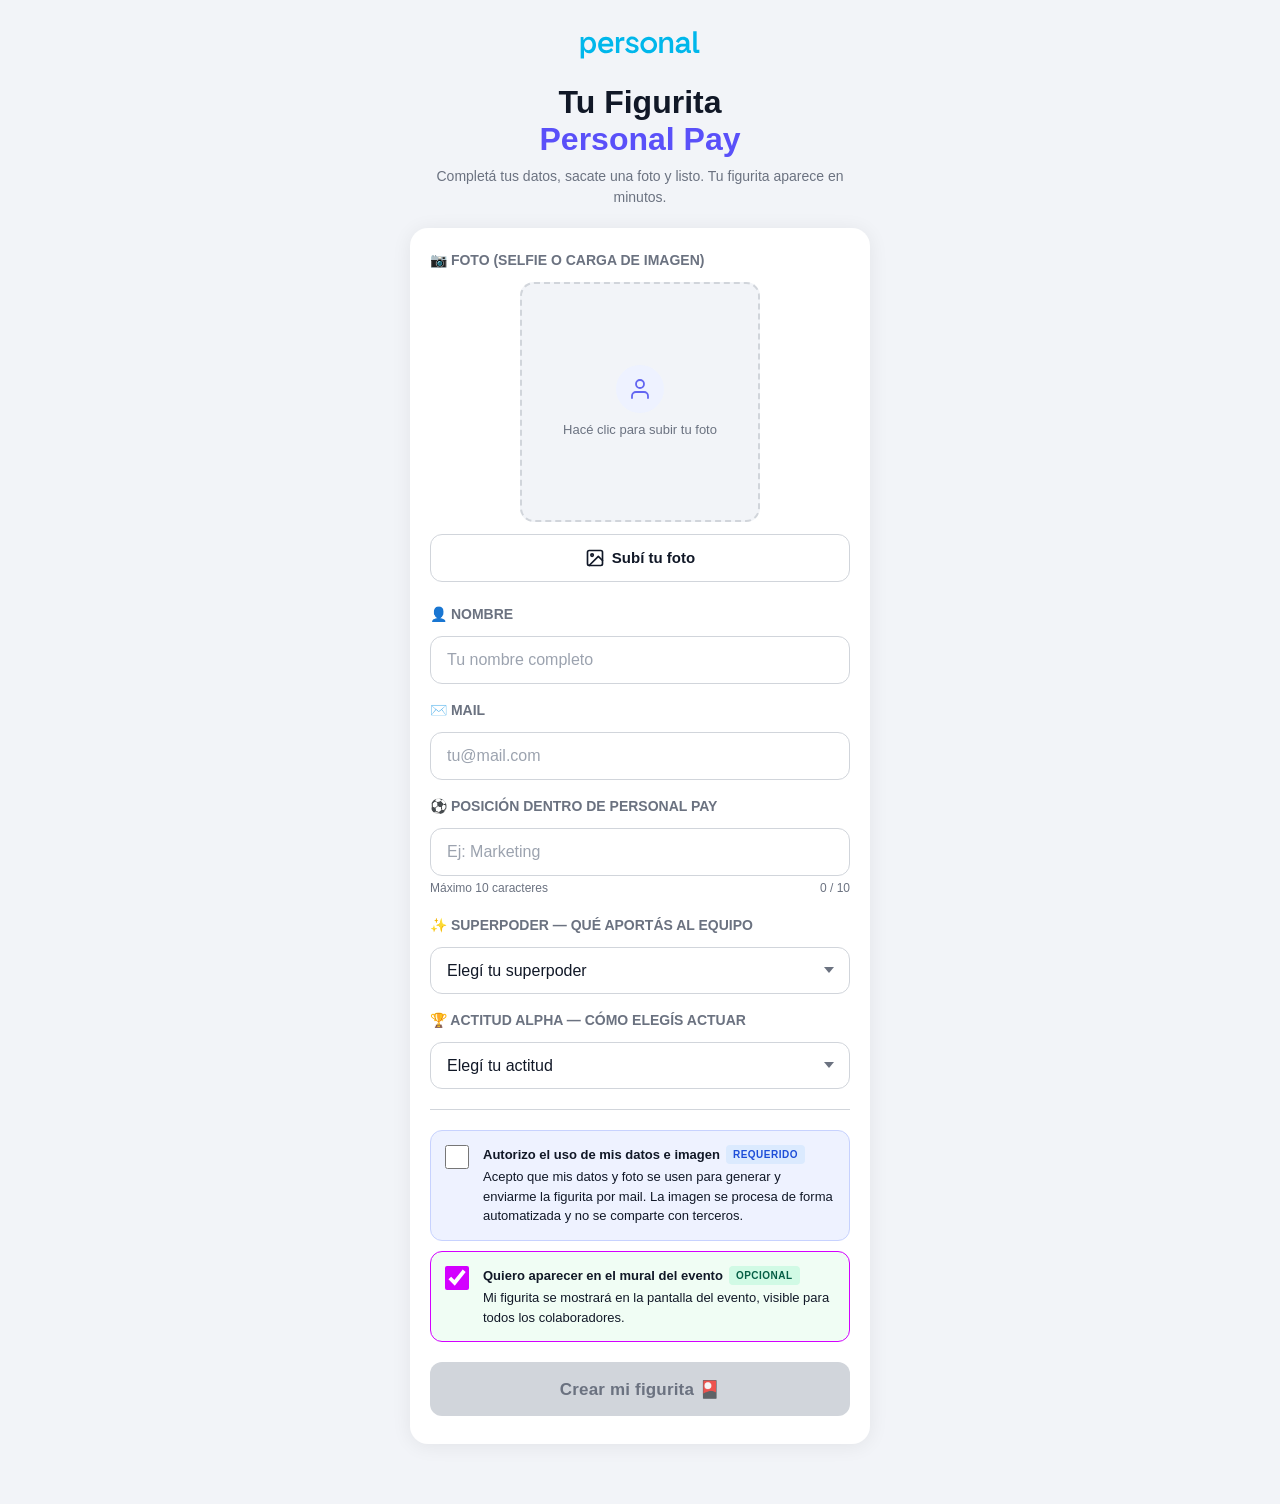
==== commit 69271e65: "all" ====
--- a/index.html
+++ b/index.html
@@ -163,7 +163,7 @@
           </div>
         </label>
 
-        <!-- <label class="consent-block is-checked" id="consentMural">
+        <label class="consent-block is-checked" id="consentMural">
           <input type="checkbox" id="checkMural" checked />
           <div class="consent-block__body">
             <div class="consent-block__title">
@@ -172,7 +172,7 @@
             </div>
             Mi figurita se mostrará en la pantalla del evento, visible para todos los colaboradores.
           </div>
-        </label> -->
+        </label>
 
         <div class="progress" id="progress">
           <div class="progress__bar">
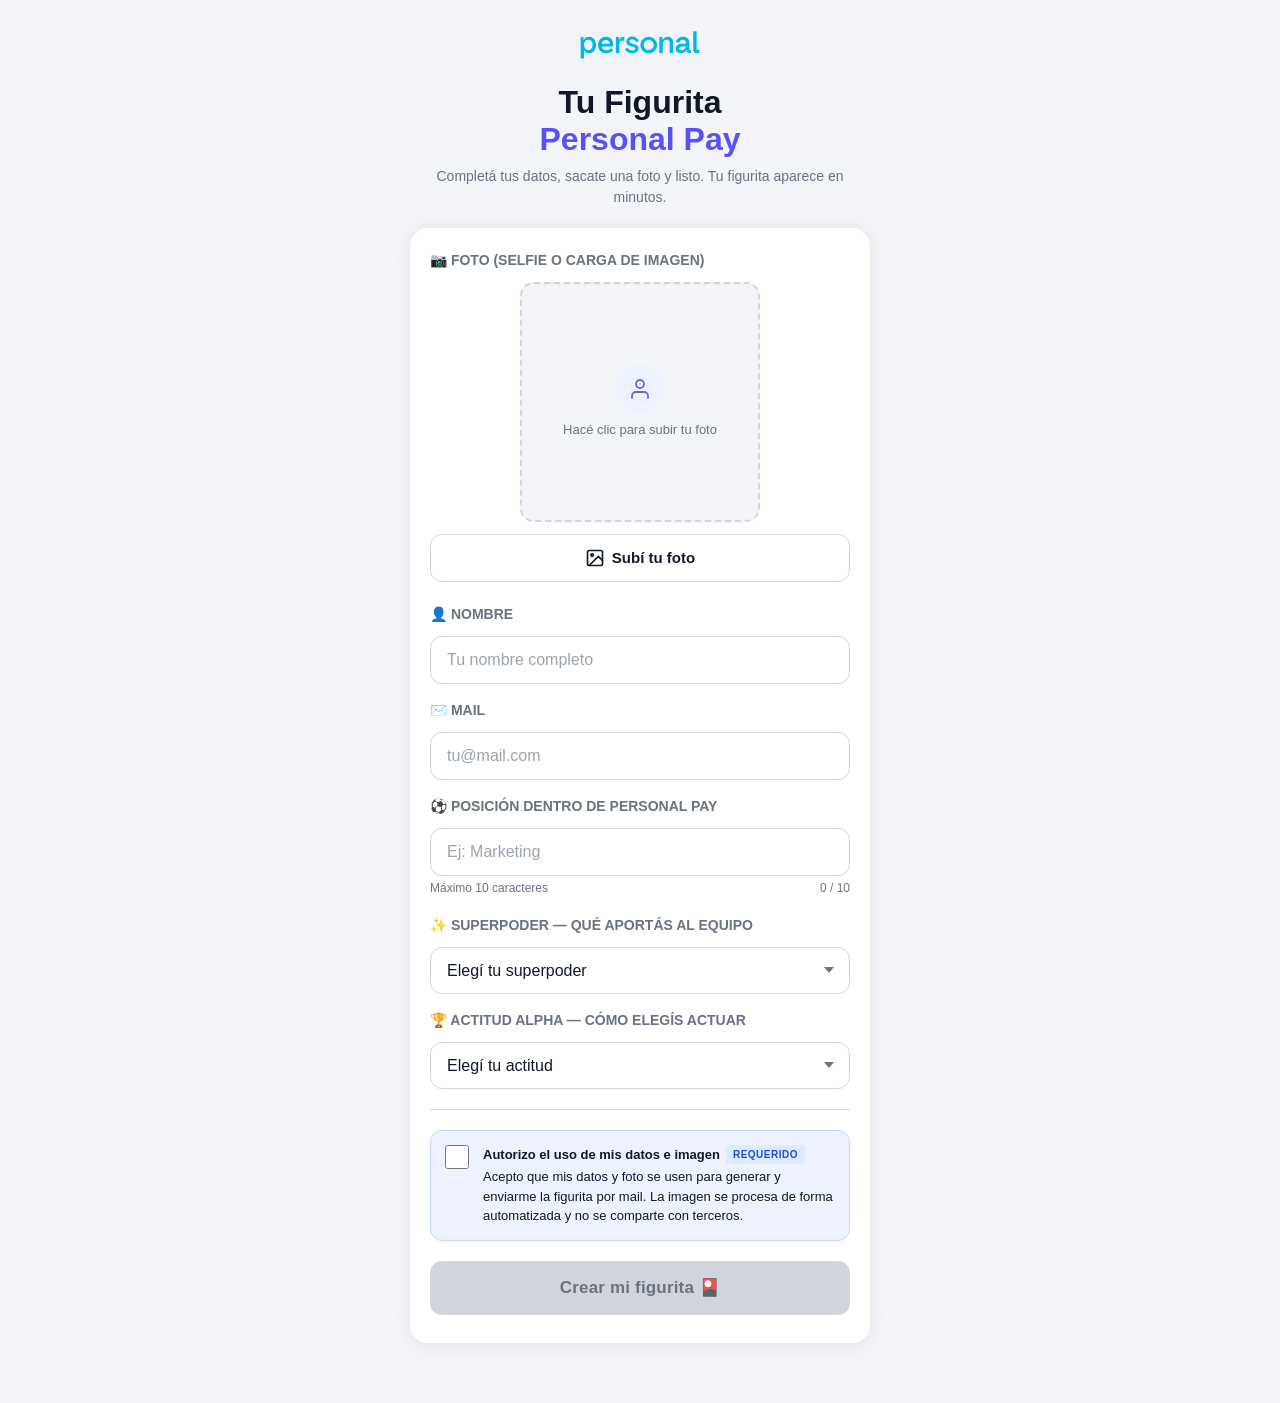
==== commit d033a388: "all" ====
--- a/index.html
+++ b/index.html
@@ -163,7 +163,7 @@
           </div>
         </label>
 
-        <label class="consent-block is-checked" id="consentMural">
+        <label class="consent-block is-checked" id="consentMural" style="display: none;">
           <input type="checkbox" id="checkMural" checked />
           <div class="consent-block__body">
             <div class="consent-block__title">
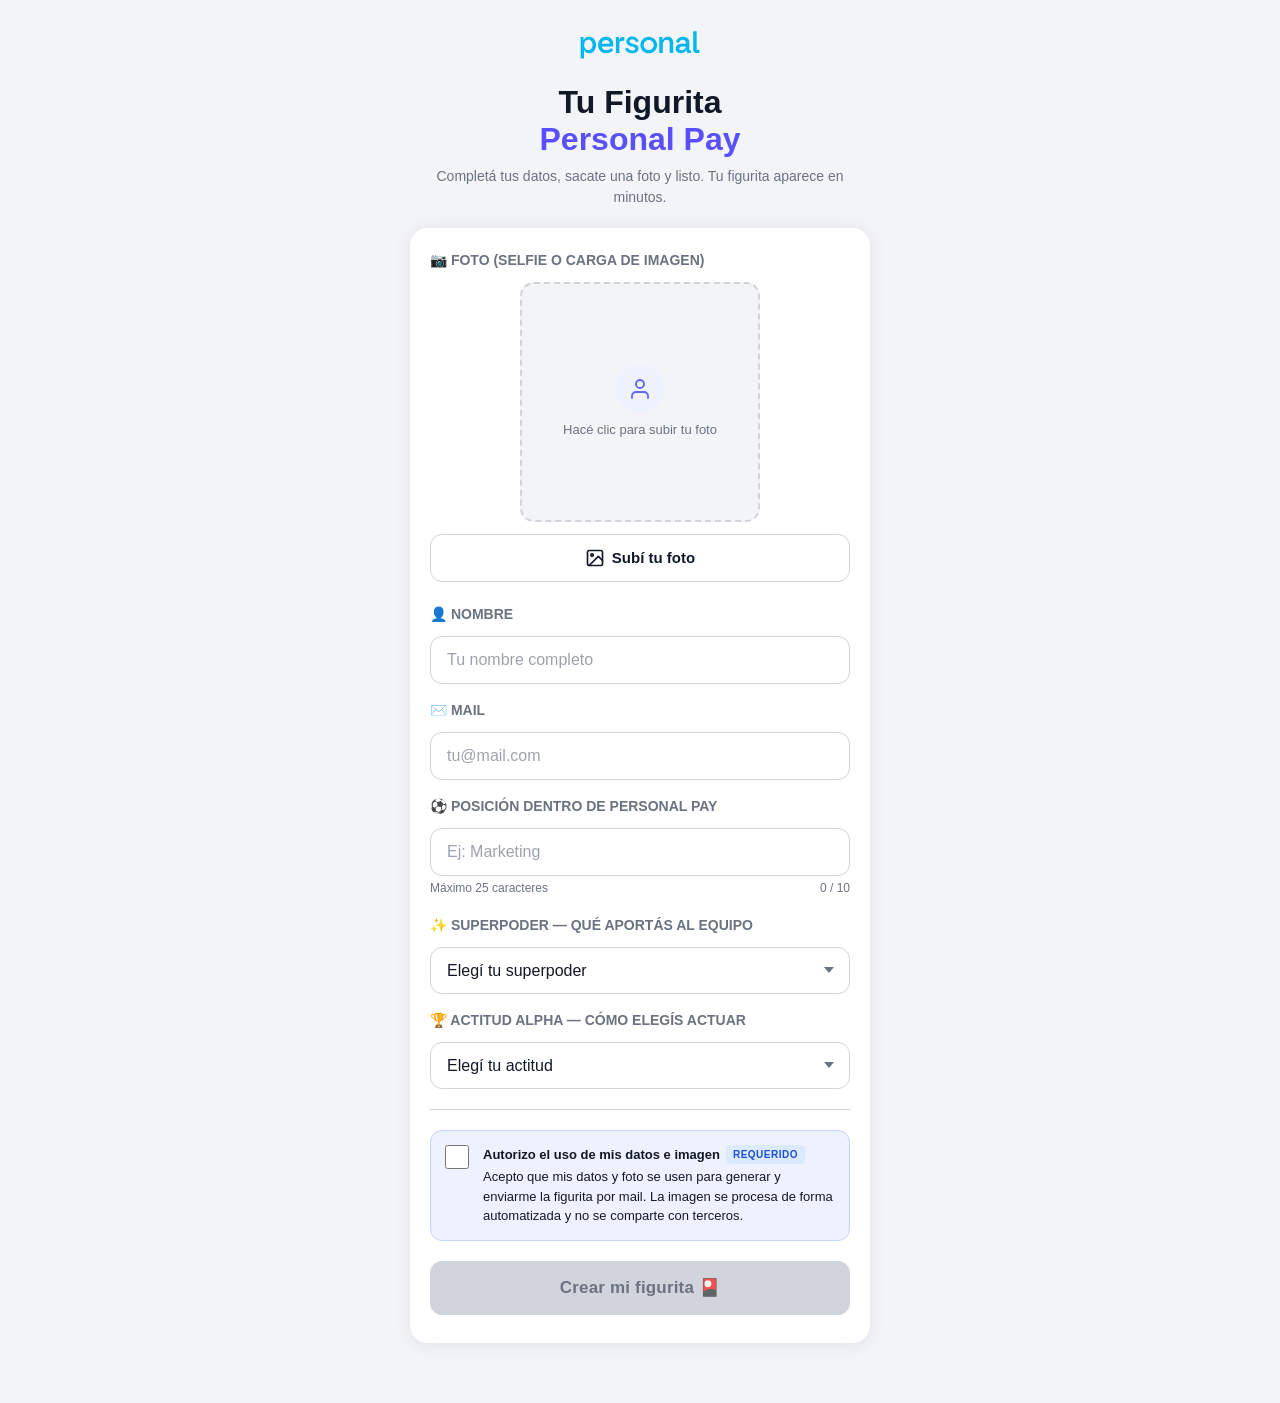
==== commit f412ecaa: "all" ====
--- a/index.html
+++ b/index.html
@@ -99,13 +99,13 @@
         <!-- POSICIÓN (antes "Area") -->
         <div class="field" id="fieldArea">
           <label class="field__label" for="inputArea">⚽ Posición dentro de Personal Pay</label>
-          <input class="field__input" type="text" id="inputArea" placeholder="Ej: Marketing" maxlength="10"
+          <input class="field__input" type="text" id="inputArea" placeholder="Ej: Marketing" maxlength="25"
             autocorrect="off" autocapitalize="words" enterkeyhint="next" />
           <div class="field__footer">
-            <span class="field__hint">Máximo 10 caracteres</span>
-            <span class="field__counter" id="counterArea">0 / 10</span>
-          </div>
-          <p class="field__error">Ingresá tu posición (máximo 10 caracteres).</p>
+            <span class="field__hint">Máximo 25 caracteres</span>
+            <span class="field__counter" id="counterArea">0 / 25</span>
+          </div>
+          <p class="field__error">Ingresá tu posición (máximo 25 caracteres).</p>
         </div>
 
         <!-- SUPERPODER (desplegable) -->
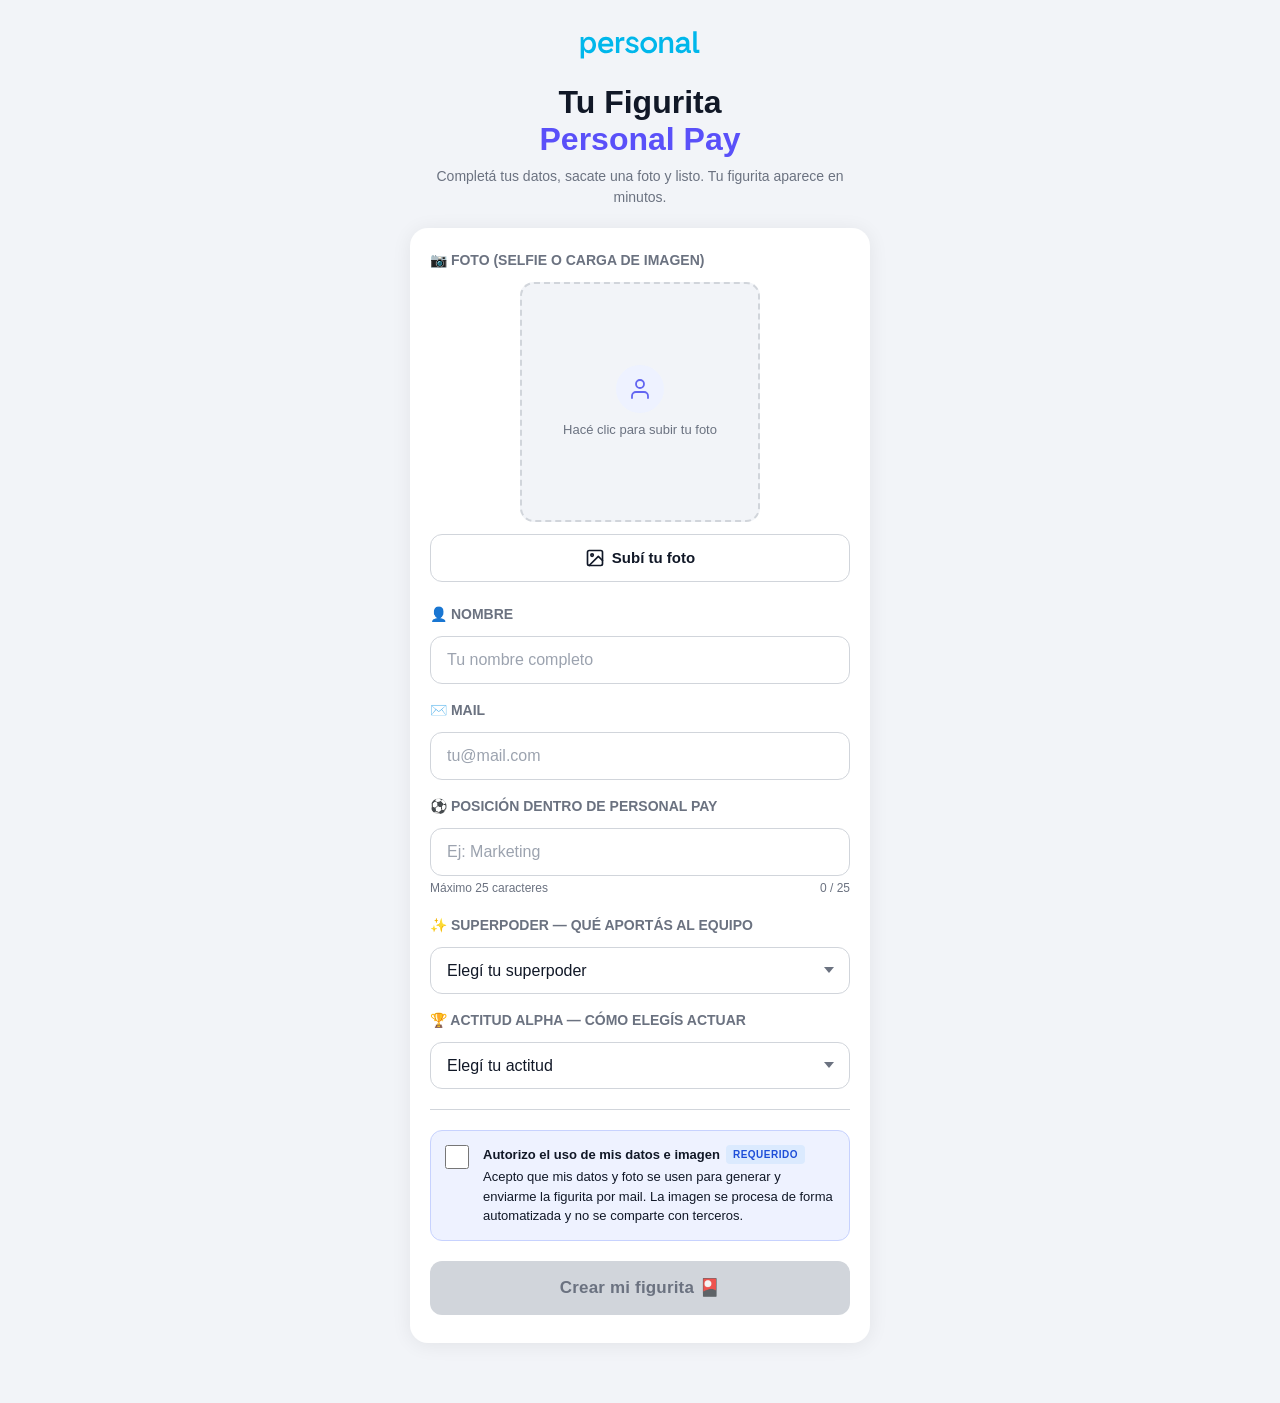
==== commit e354881f: "all" ====
--- a/index.html
+++ b/index.html
@@ -550,7 +550,7 @@
         input.addEventListener('input', update);
         update();
       }
-      setupCounter('inputArea', 'counterArea', 10);
+      setupCounter('inputArea', 'counterArea', 25);
       // Superpoder y Actitud son selects — no necesitan contador
 
       /* ── CONSENTIMIENTOS ─────────────────────────────────────── */
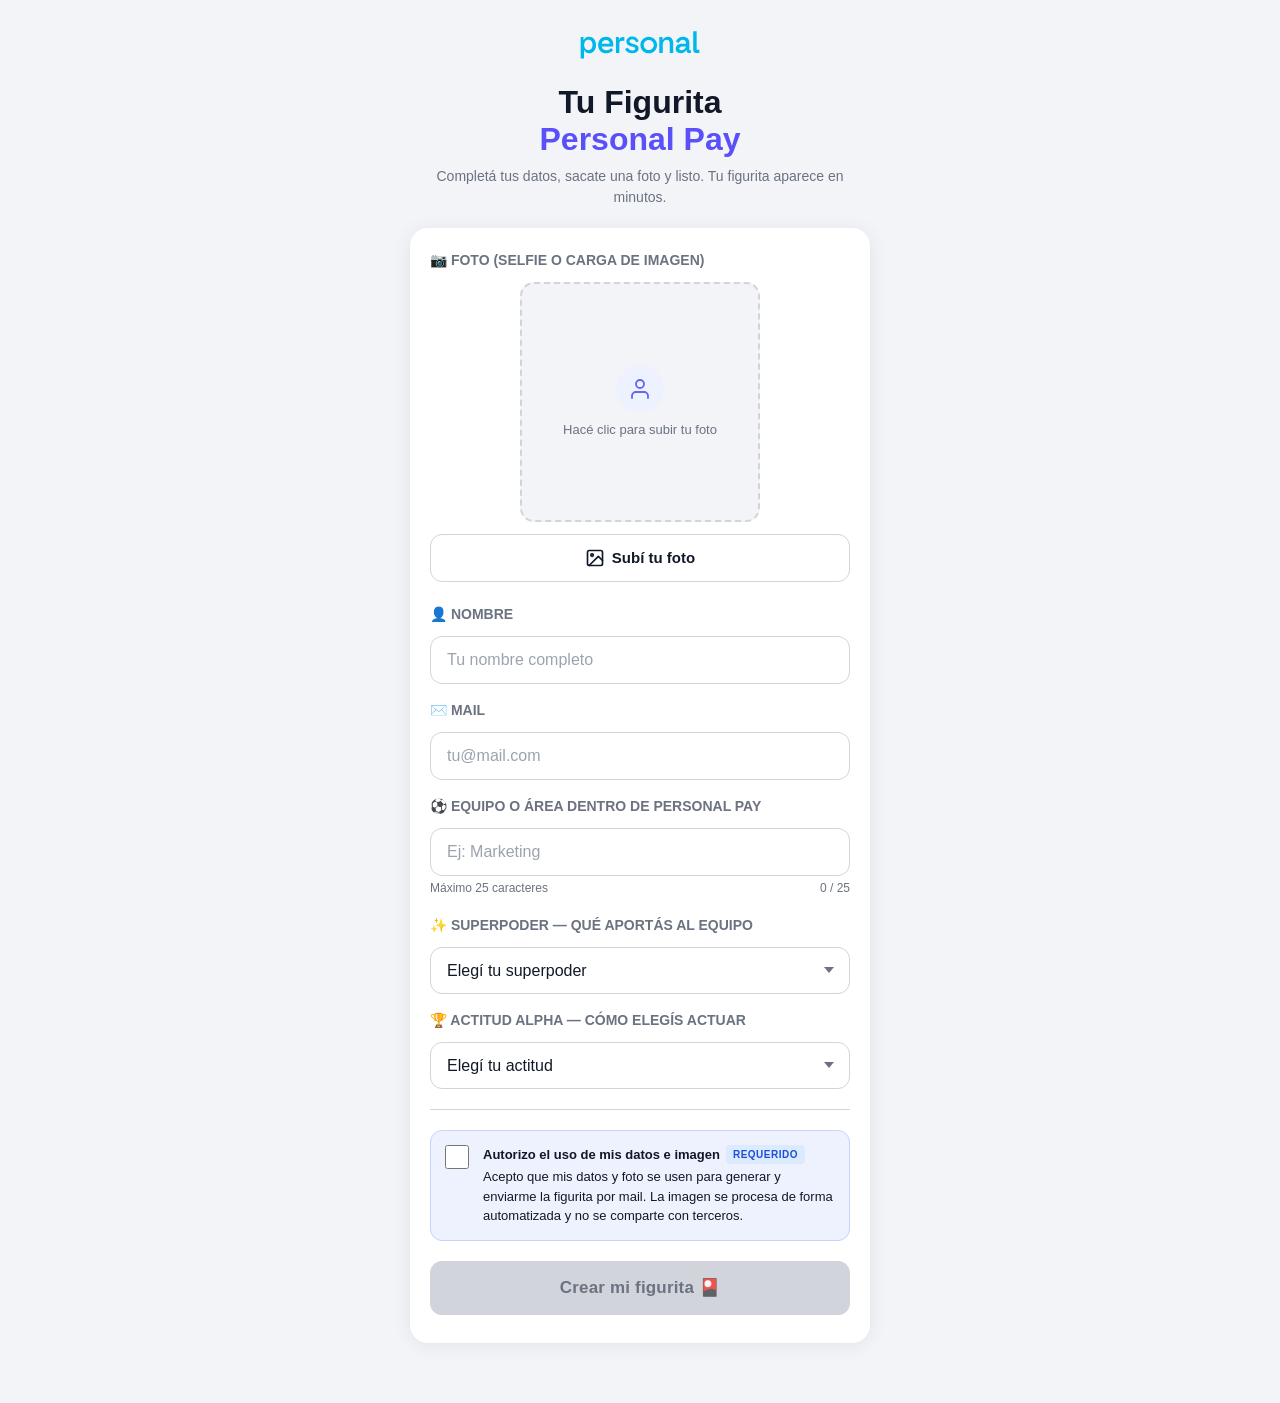
==== commit 738c7cfb: "all" ====
--- a/index.html
+++ b/index.html
@@ -98,7 +98,7 @@
 
         <!-- POSICIÓN (antes "Area") -->
         <div class="field" id="fieldArea">
-          <label class="field__label" for="inputArea">⚽ Posición dentro de Personal Pay</label>
+          <label class="field__label" for="inputArea">⚽ Equipo o área dentro de Personal Pay</label>
           <input class="field__input" type="text" id="inputArea" placeholder="Ej: Marketing" maxlength="25"
             autocorrect="off" autocapitalize="words" enterkeyhint="next" />
           <div class="field__footer">
